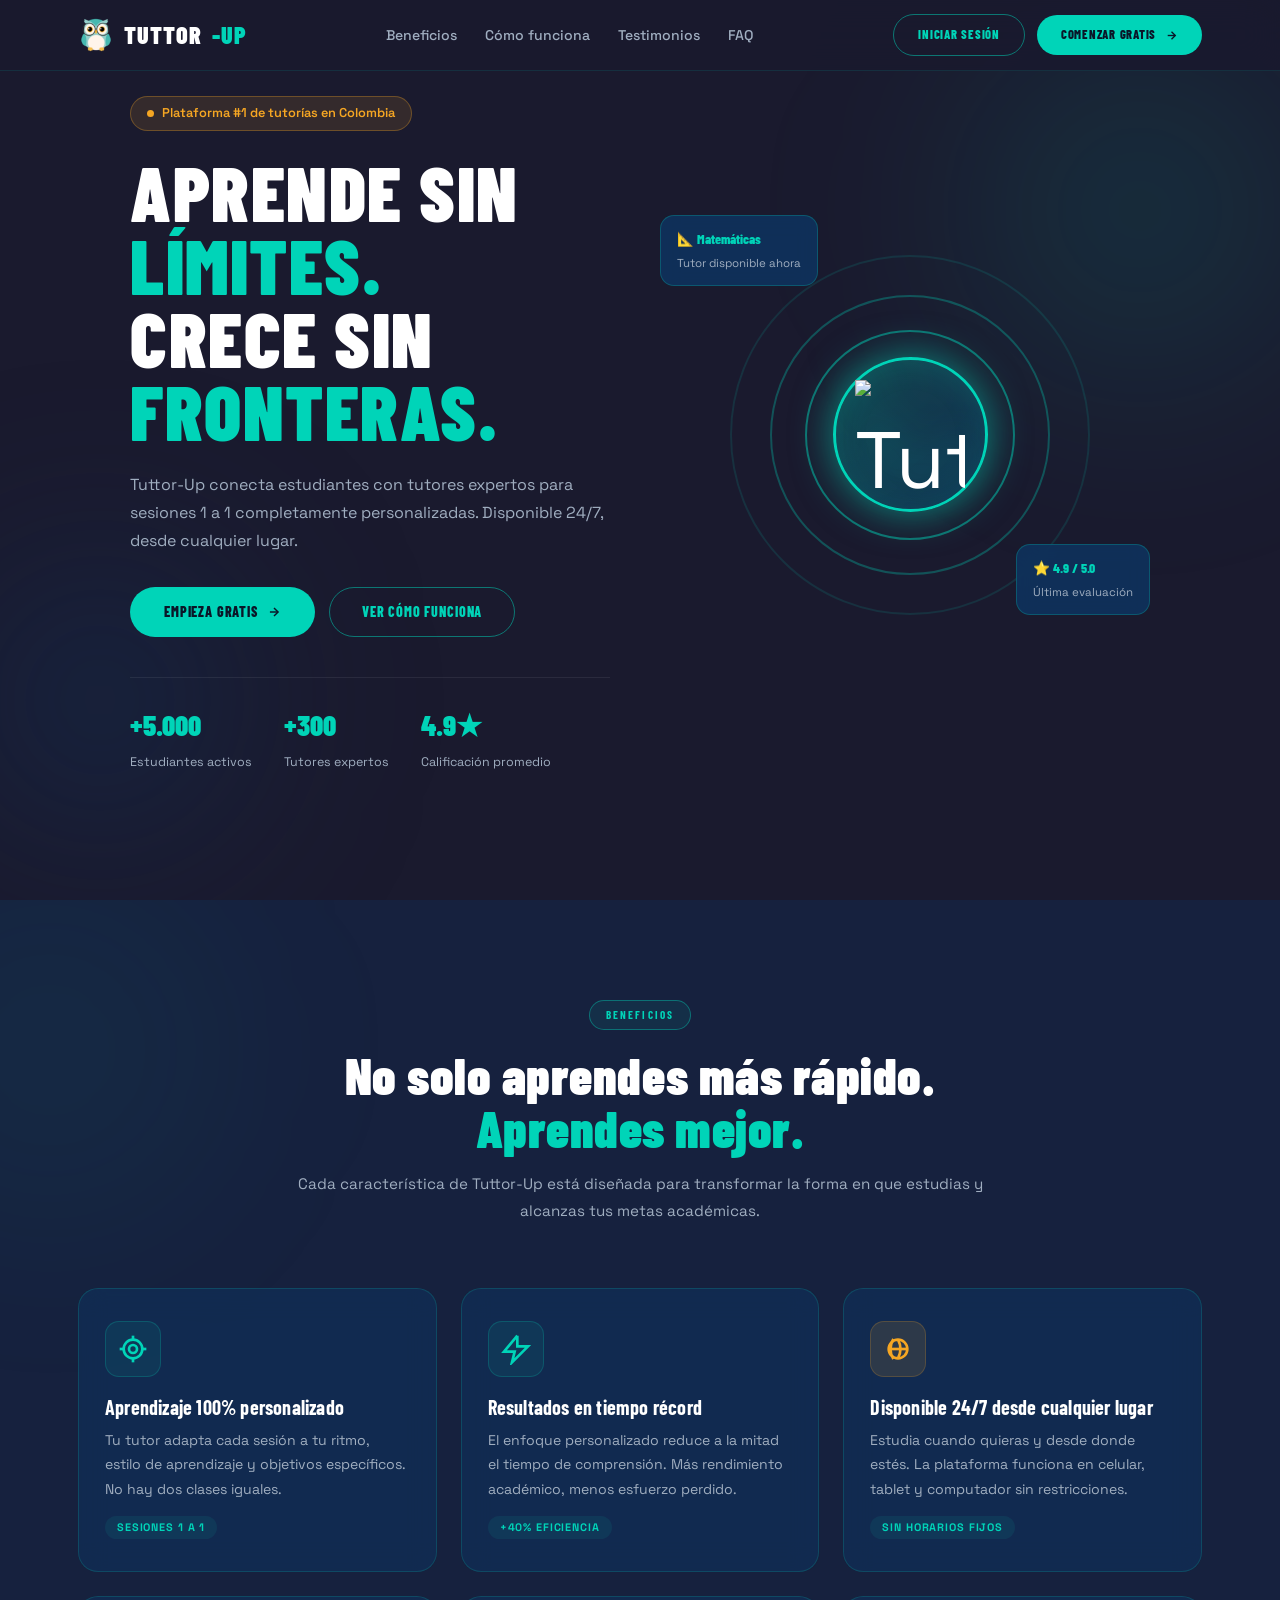
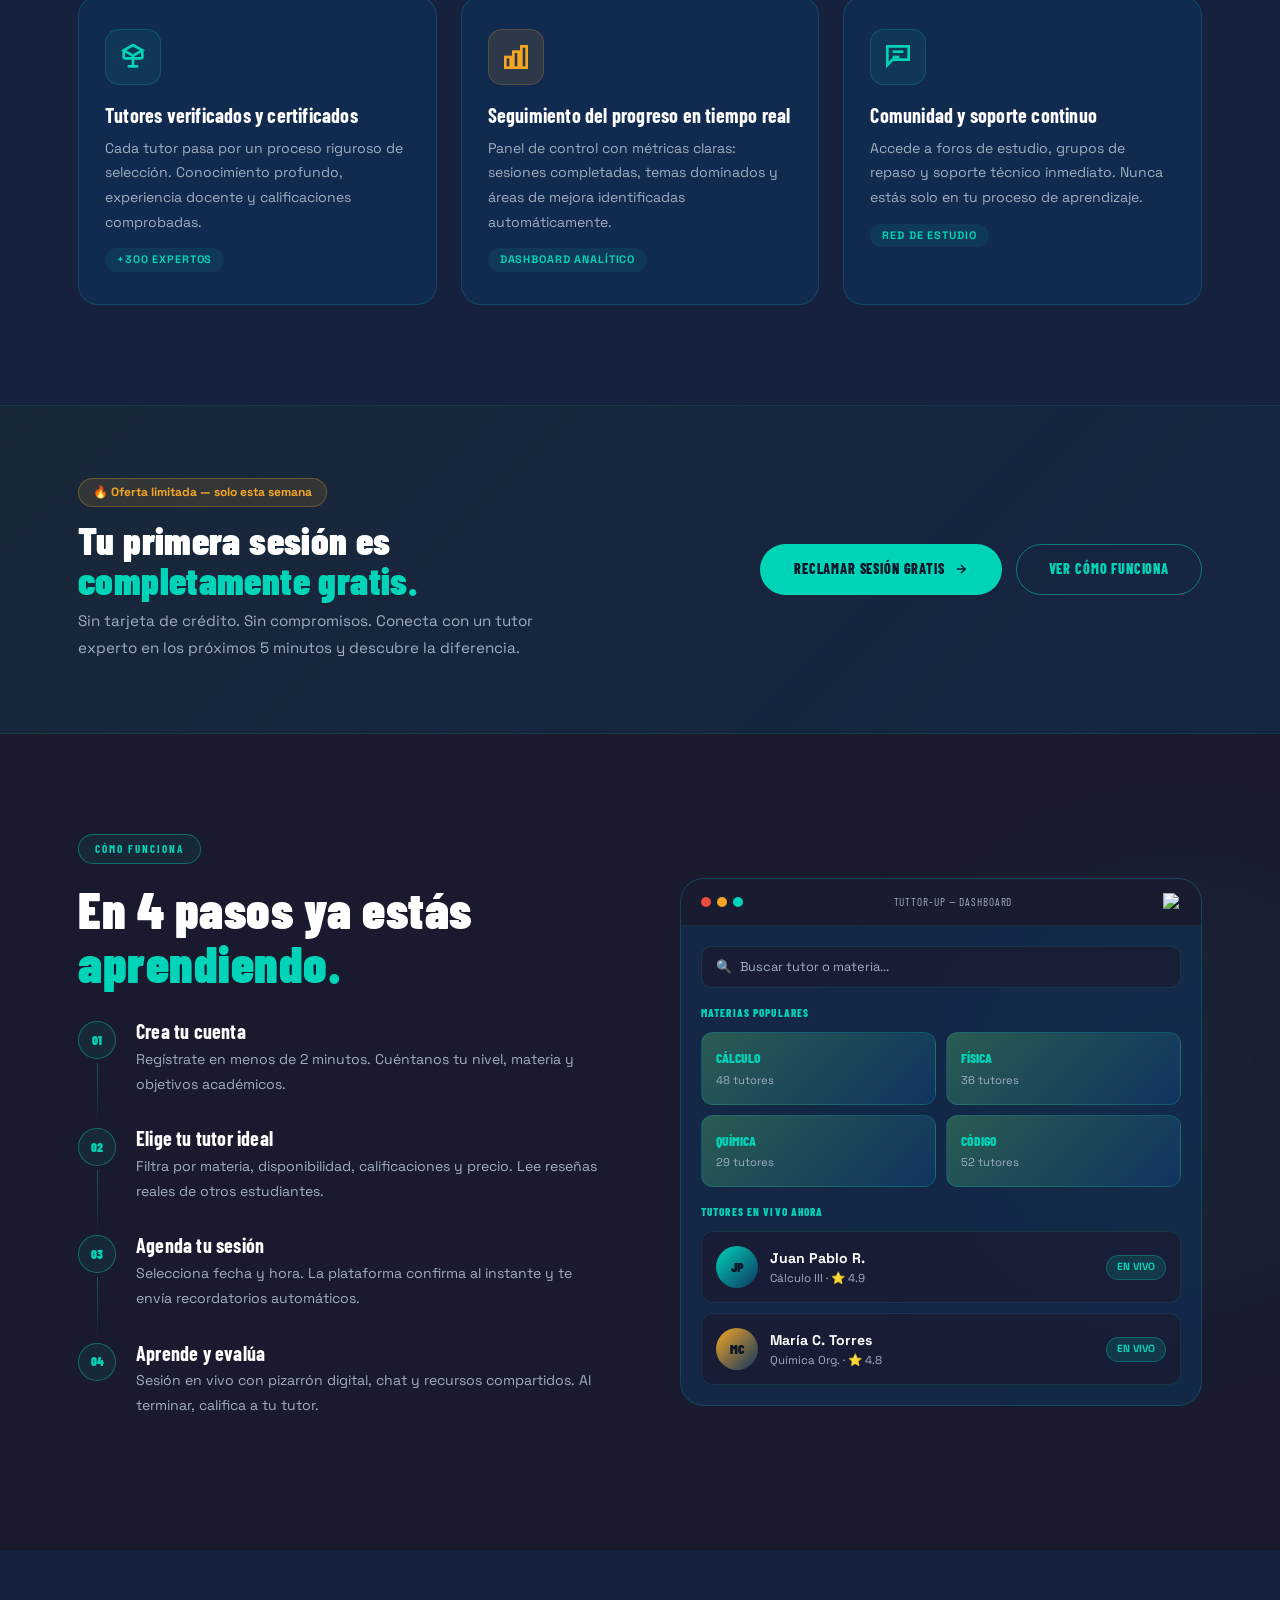
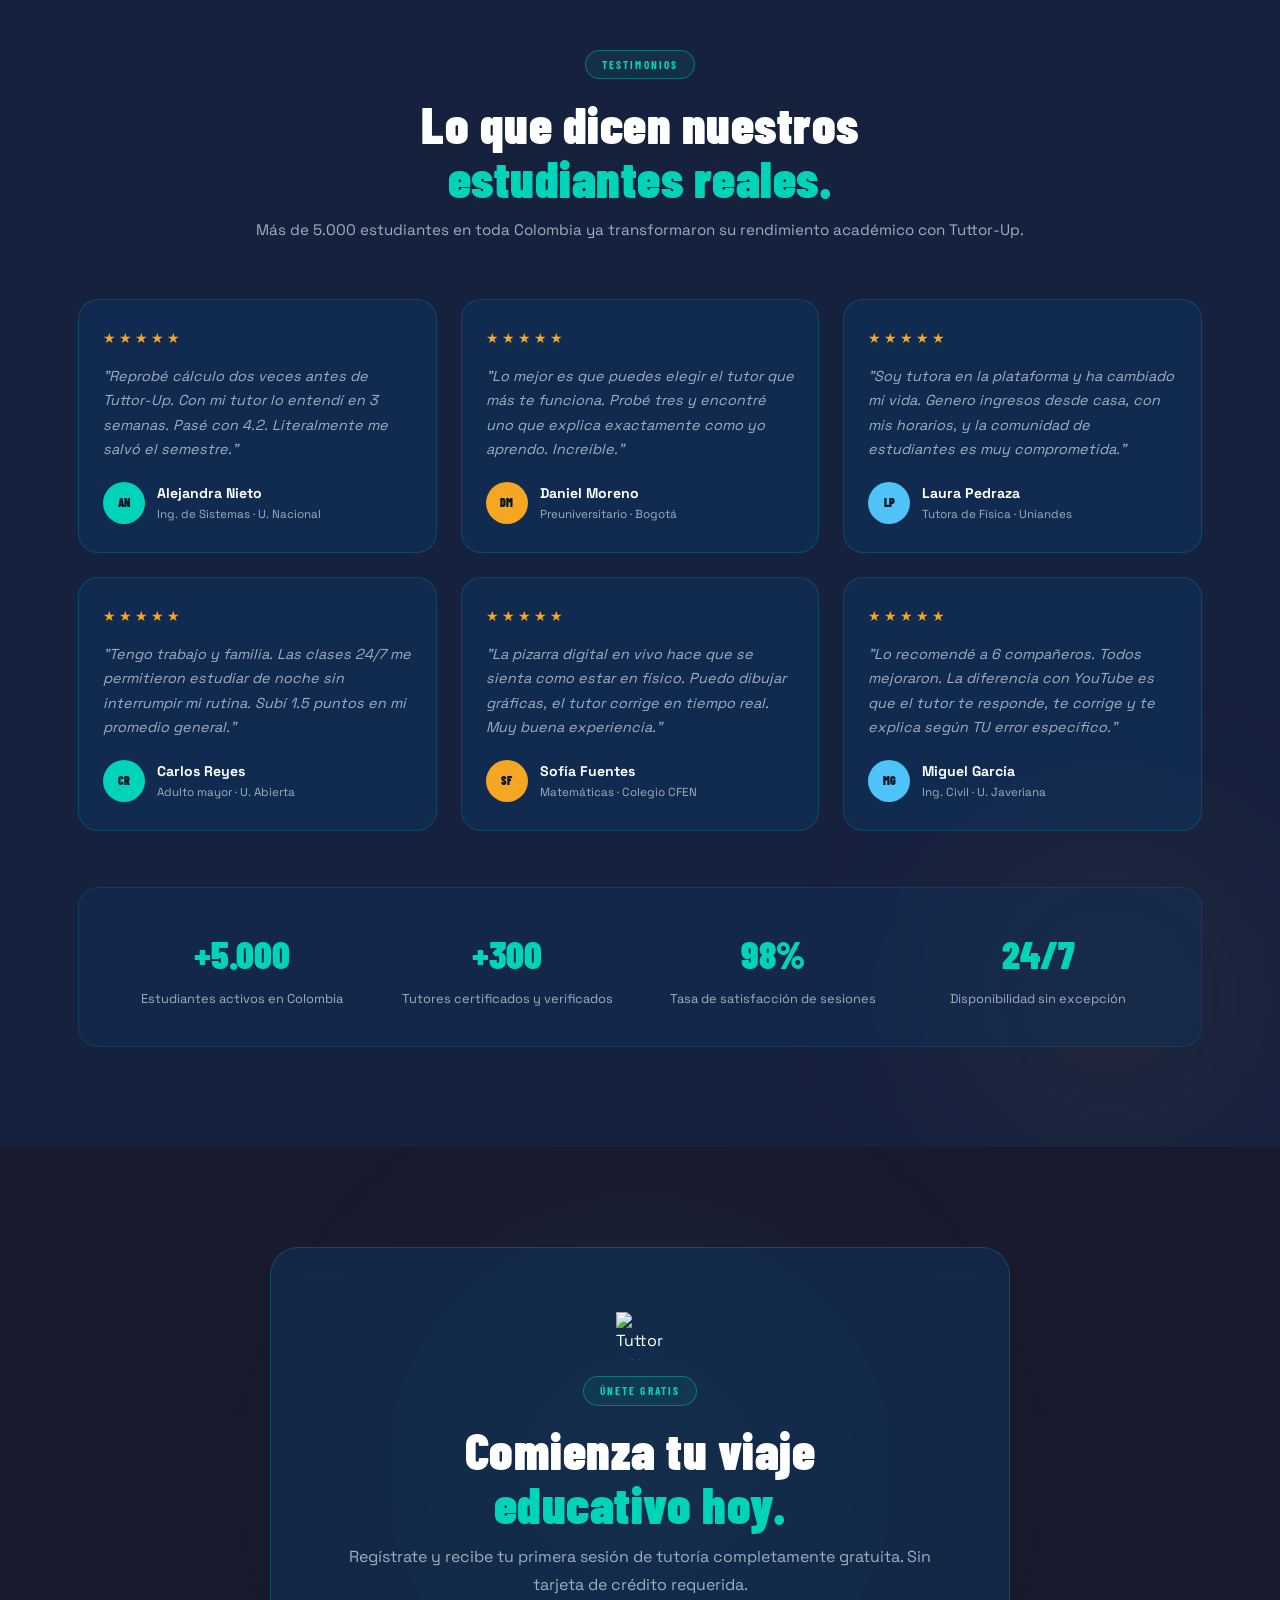
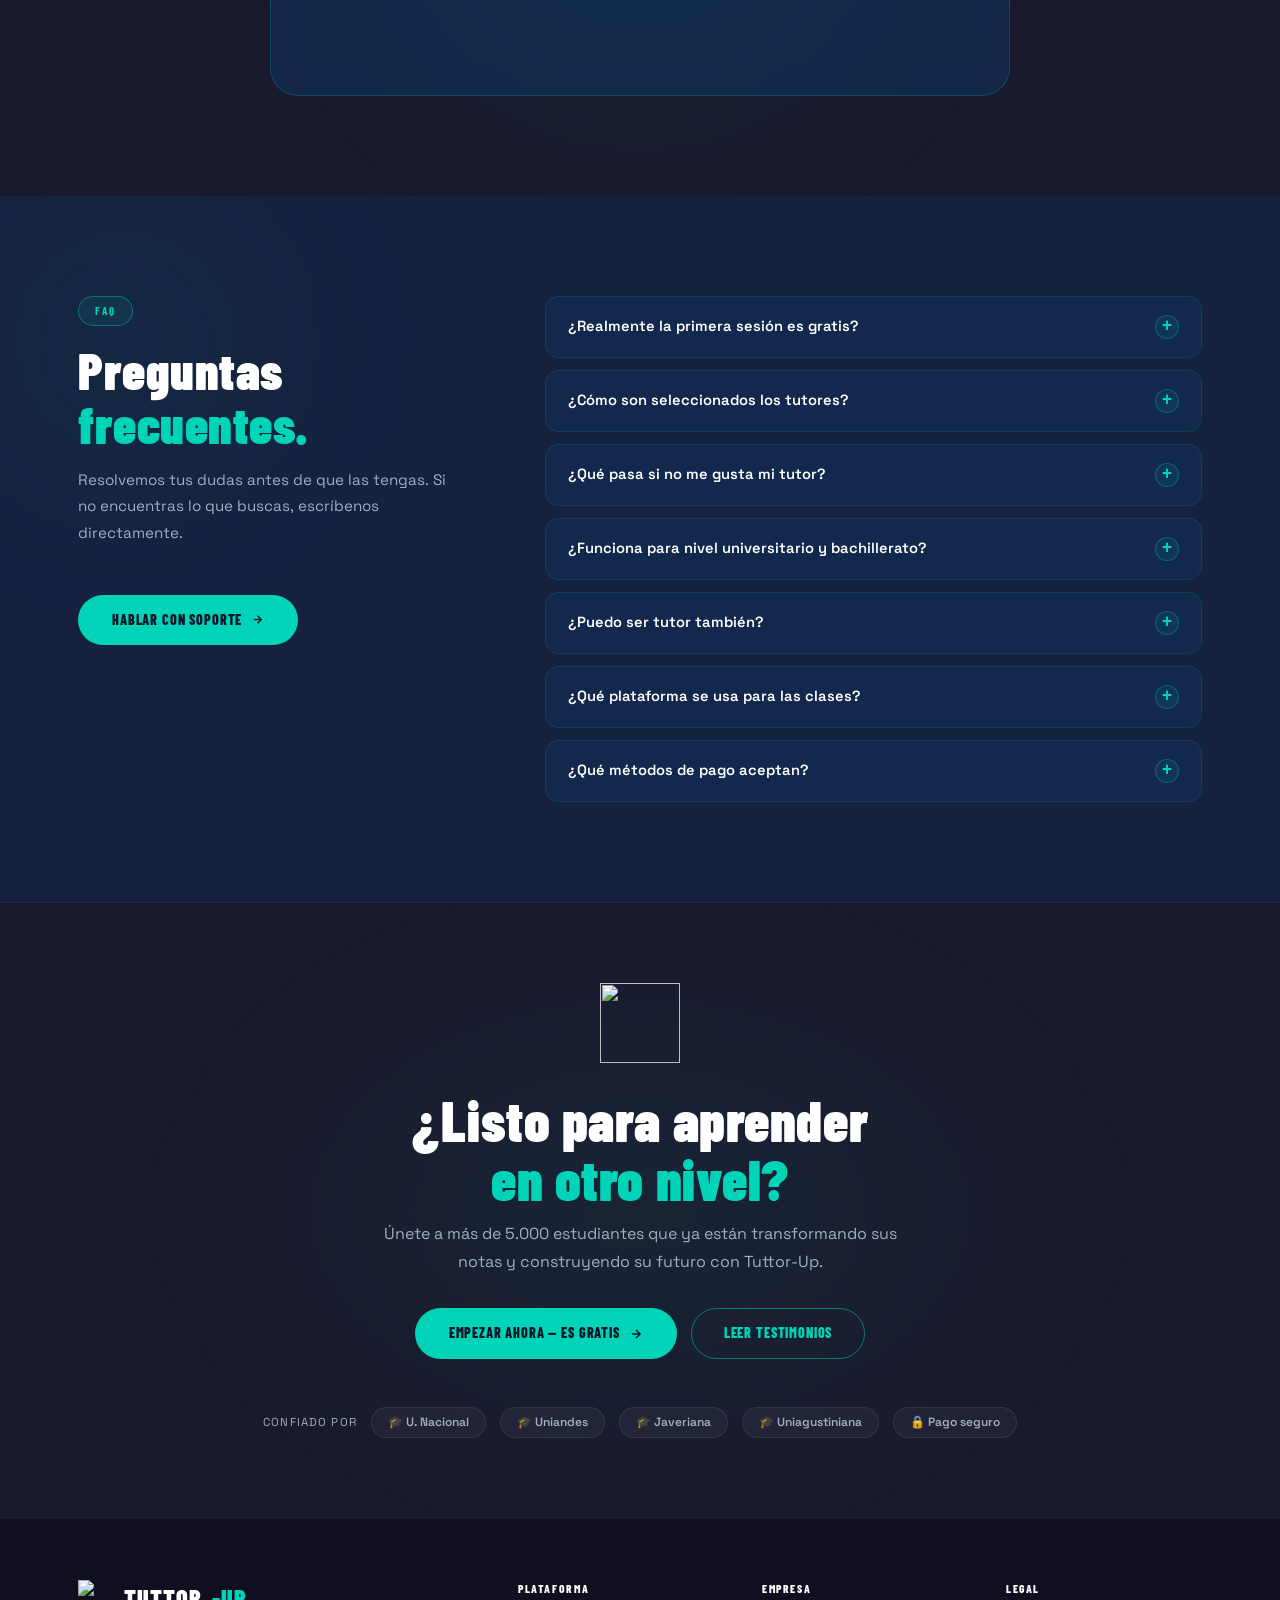
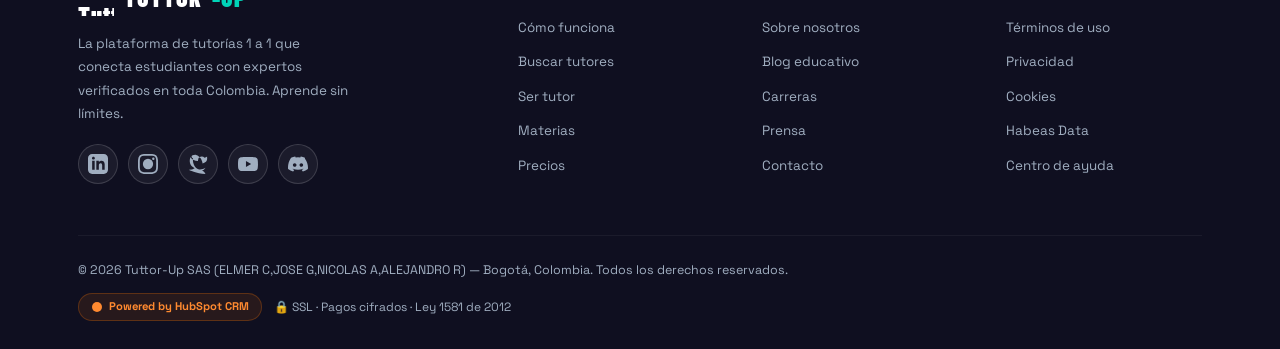
==== index.html @ 31172422 "cambios9" ====
<!DOCTYPE html>
<html lang="es">
<head>
  <!-- META BÁSICOS -->
  <meta charset="UTF-8">
  <meta name="viewport" content="width=device-width, initial-scale=1.0">
  <title>Tuttor-Up | La plataforma educativa que te eleva</title>
  <meta name="description" content="Tuttor-Up conecta estudiantes con tutores expertos para sesiones personalizadas 1 a 1. Aprende 24/7 desde cualquier lugar.">
  <meta name="robots" content="index, follow">
  <meta name="theme-color" content="#0f3460">

  <!-- PRECONNECT (performance) -->
  <link rel="preconnect" href="https://fonts.gstatic.com" crossorigin>

  <!-- FUENTES OPTIMIZADAS -->
  <link rel="preload" as="style" href="https://fonts.googleapis.com/css2?family=Barlow+Condensed:wght@400;600;700;800;900&family=Space+Grotesk:wght@300;400;500;600;700&display=swap">
<link href="https://fonts.googleapis.com/css2?family=Barlow+Condensed:wght@400;600;700;800;900&family=Space+Grotesk:wght@300;400;500;600;700&display=swap" rel="stylesheet" media="print" onload="this.media='all'">

  <!-- CSS -->
  <link rel="stylesheet" href="styles/styles.css">

  <!-- PRELOAD LOGO (mejora LCP) -->
  <link rel="preload" as="image" href="assets/images/Buho.webp">

  <!-- OPEN GRAPH (SEO SOCIAL) -->
  <meta property="og:title" content="Tuttor-Up | Aprende sin límites">
  <meta property="og:description" content="Tutorías 1 a 1 con expertos. Disponible 24/7.">
  <meta property="og:image" content="assets/images/Buho.png">
  <meta property="og:type" content="website">

  <!-- TWITTER -->
  <meta name="twitter:card" content="summary_large_image">

  <!-- GOOGLE TAG MANAGER -->
  <script>
    (function(w,d,s,l,i){w[l]=w[l]||[];w[l].push({'gtm.start':
    new Date().getTime(),event:'gtm.js'});var f=d.getElementsByTagName(s)[0],
    j=d.createElement(s),dl=l!='dataLayer'?'&l='+l:'';j.defer=true;j.src=
    'https://www.googletagmanager.com/gtm.js?id='+i+dl;f.parentNode.insertBefore(j,f);
    })(window,document,'script','dataLayer','GTM-PMNPBKTX');
  </script>



  <!-- STRUCTURED DATA (SEO PRO) -->
  <script type="application/ld+json">
  {
    "@context": "https://schema.org",
    "@type": "EducationalOrganization",
    "name": "Tuttor-Up",
    "url": "https://tuttor-up.com",
    "logo": "assets/images/Buho.png",
    "description": "Plataforma educativa con tutorías personalizadas 1 a 1",
    "sameAs": []
  }
  </script>
</head>
<body>
  <!-- Google Tag Manager (noscript) -->
<noscript><iframe src="https://www.googletagmanager.com/ns.html?id=GTM-PMNPBKTX"
height="0" width="0" style="display:none;visibility:hidden"></iframe></noscript>
<!-- End Google Tag Manager (noscript) -->

<!-- ════════════════════════════════════════
     1. HEADER
════════════════════════════════════════ -->
<header>
  <nav>
    <a href="#" class="nav-logo">
      <img src="assets/images/Buho.webp" alt="Tuttor-Up" class="nav-logo-img" width="110" height="110" loading="eager" fetchpriority="high">
      TUTTOR<span>-UP</span>
    </a>

    <button class="nav-toggle" type="button" aria-label="Abrir menú" aria-expanded="false">
      <span></span>
    </button>

    <ul class="nav-links">
      <li><a href="#beneficios">Beneficios</a></li>
      <li><a href="#producto">Cómo funciona</a></li>
      <li><a href="#testimonios">Testimonios</a></li>
      <li><a href="#faq">FAQ</a></li>
    </ul>
    <div class="nav-actions">
      <a href="#cta2" class="btn-outline">Iniciar sesión</a>
      <a href="#cta2" class="btn-teal">
        Comenzar gratis
        <svg width="13" height="13" viewBox="0 0 24 24" fill="none" stroke="currentColor" stroke-width="2.5"><line x1="5" y1="12" x2="19" y2="12"/><polyline points="12 5 19 12 12 19"/></svg>
      </a>
    </div>
  </nav>
</header>


<!-- ════════════════════════════════════════
     2. HERO SECTION
════════════════════════════════════════ -->
<section id="hero">
  <div class="glow-blob"></div>
  <div class="glow-blob" style="width:400px;height:400px;background:radial-gradient(circle,rgba(15,52,96,0.5) 0%,transparent 70%);bottom:0;left:-100px;"></div>
  <div class="hero-bg-logo"></div>

  <div class="wrapper hero-grid">
    <!-- Left -->
    <div>
      <div class="hero-eyebrow">
        <span class="dot"></span>
        Plataforma #1 de tutorías en Colombia
      </div>
      <h1 class="hero-title">
        APRENDE SIN
        <span class="teal-line">LÍMITES.</span>
        CRECE SIN
        <span class="teal-line">FRONTERAS.</span>
      </h1>
      <p class="hero-desc">
        Tuttor-Up conecta estudiantes con tutores expertos para sesiones 1 a 1 completamente personalizadas. Disponible 24/7, desde cualquier lugar.
      </p>
      <div class="hero-btns">
        <a href="#cta2" class="btn-teal">
          Empieza gratis
          <svg width="14" height="14" viewBox="0 0 24 24" fill="none" stroke="currentColor" stroke-width="2.5"><line x1="5" y1="12" x2="19" y2="12"/><polyline points="12 5 19 12 12 19"/></svg>
        </a>
        <a href="#producto" class="btn-outline">Ver cómo funciona</a>
      </div>
      <div class="hero-stats">
        <div class="stat"><span class="num">+5.000</span><span class="lbl">Estudiantes activos</span></div>
        <div class="stat"><span class="num">+300</span><span class="lbl">Tutores expertos</span></div>
        <div class="stat"><span class="num">4.9★</span><span class="lbl">Calificación promedio</span></div>
      </div>
    </div>

    <!-- Right — owl + floating cards -->
    <div class="hero-visual">
      <div class="owl-glow-ring"></div>
      <div class="owl-glow-ring"></div>
      <div class="owl-glow-ring"></div>
      <div class="owl-center">
        <div class="owl-body">
          <img src="assets/images/Buho.png" alt="Tuttor-Up"
               style="width:110px;height:110px;object-fit:contain;
                      filter:drop-shadow(0 0 20px rgba(0,212,184,0.4));">
        </div>
      </div>
      <div class="fc">
        <h4>📐 Matemáticas</h4>
        <p>Tutor disponible ahora</p>
      </div>
      <div class="fc">
        <h4>🧪 Química</h4>
        <p>Sesión en 5 min</p>
      </div>
      <div class="fc">
        <h4>💻 Programación</h4>
        <p>12 tutores activos</p>
      </div>
      <div class="fc">
        <h4>⭐ 4.9 / 5.0</h4>
        <p>Última evaluación</p>
      </div>
    </div>
  </div>
</section>


<!-- ════════════════════════════════════════
     3. BENEFICIOS — Features vs. Benefits
════════════════════════════════════════ -->
<section id="beneficios">
  <div class="glow-blob"></div>
  <div class="wrapper">
    <div class="ben-header">
      <span class="section-chip">Beneficios</span>
      <h2>No solo aprendes más rápido.<br><span class="teal">Aprendes mejor.</span></h2>
      <p>Cada característica de Tuttor-Up está diseñada para transformar la forma en que estudias y alcanzas tus metas académicas.</p>
    </div>

    <div class="ben-grid">

      <div class="ben-card glass-card">
        <div class="ben-icon teal">
          <svg viewBox="0 0 24 24" aria-hidden="true"><circle cx="12" cy="12" r="7"/><circle cx="12" cy="12" r="3"/><line x1="12" y1="2" x2="12" y2="6"/><line x1="12" y1="18" x2="12" y2="22"/><line x1="2" y1="12" x2="6" y2="12"/><line x1="18" y1="12" x2="22" y2="12"/></svg>
        </div>
        <h3>Aprendizaje 100% personalizado</h3>
        <p>Tu tutor adapta cada sesión a tu ritmo, estilo de aprendizaje y objetivos específicos. No hay dos clases iguales.</p>
        <span class="feature-pill">Sesiones 1 a 1</span>
      </div>

      <div class="ben-card glass-card">
        <div class="ben-icon teal">
          <svg viewBox="0 0 24 24" aria-hidden="true"><polyline points="13 2 3 14 11 14 9 22 21 10 13 10 13 2"/></svg>
        </div>
        <h3>Resultados en tiempo récord</h3>
        <p>El enfoque personalizado reduce a la mitad el tiempo de comprensión. Más rendimiento académico, menos esfuerzo perdido.</p>
        <span class="feature-pill">+40% eficiencia</span>
      </div>

      <div class="ben-card glass-card">
        <div class="ben-icon orange">
          <svg viewBox="0 0 24 24" aria-hidden="true"><circle cx="12" cy="12" r="7"/><path d="M5 12h14"/><path d="M12 5a15 15 0 0 1 0 14"/><path d="M8.5 4.5a15 15 0 0 0 0 15"/></svg>
        </div>
        <h3>Disponible 24/7 desde cualquier lugar</h3>
        <p>Estudia cuando quieras y desde donde estés. La plataforma funciona en celular, tablet y computador sin restricciones.</p>
        <span class="feature-pill">Sin horarios fijos</span>
      </div>

      <div class="ben-card glass-card">
        <div class="ben-icon teal">
          <svg viewBox="0 0 24 24" aria-hidden="true"><polygon points="5 7 12 3 19 7 12 11 5 7"/><path d="M5 7v5c0 .55.45 1 1 1h12c.55 0 1-.45 1-1V7"/><path d="M12 11v8"/><path d="M8 19h8"/></svg>
        </div>
        <h3>Tutores verificados y certificados</h3>
        <p>Cada tutor pasa por un proceso riguroso de selección. Conocimiento profundo, experiencia docente y calificaciones comprobadas.</p>
        <span class="feature-pill">+300 expertos</span>
      </div>

      <div class="ben-card glass-card">
        <div class="ben-icon orange">
          <svg viewBox="0 0 24 24" aria-hidden="true"><rect x="4" y="12" width="4" height="8"/><rect x="10" y="8" width="4" height="12"/><rect x="16" y="4" width="4" height="16"/></svg>
        </div>
        <h3>Seguimiento del progreso en tiempo real</h3>
        <p>Panel de control con métricas claras: sesiones completadas, temas dominados y áreas de mejora identificadas automáticamente.</p>
        <span class="feature-pill">Dashboard analítico</span>
      </div>

      <div class="ben-card glass-card">
        <div class="ben-icon teal">
          <svg viewBox="0 0 24 24" aria-hidden="true"><path d="M4 4h16v10H8l-4 4V4z"/><path d="M8 8h8"/><path d="M8 12h5"/></svg>
        </div>
        <h3>Comunidad y soporte continuo</h3>
        <p>Accede a foros de estudio, grupos de repaso y soporte técnico inmediato. Nunca estás solo en tu proceso de aprendizaje.</p>
        <span class="feature-pill">Red de estudio</span>
      </div>

    </div>
  </div>
</section>


<!-- ════════════════════════════════════════
     4. CTA INTERMEDIO 1 — TRIGGER
════════════════════════════════════════ -->
<section id="cta1">
  <div class="wrapper">
    <div class="cta1-inner">
      <div class="cta1-text">
        <div class="urgency-chip">
          🔥 Oferta limitada — solo esta semana
        </div>
        <h2>Tu primera sesión es<br><span class="teal">completamente gratis.</span></h2>
        <p>Sin tarjeta de crédito. Sin compromisos. Conecta con un tutor experto en los próximos 5 minutos y descubre la diferencia.</p>
      </div>
      <div class="cta1-actions">
        <a href="#cta2" class="btn-teal">
          Reclamar sesión gratis
          <svg width="14" height="14" viewBox="0 0 24 24" fill="none" stroke="currentColor" stroke-width="2.5"><line x1="5" y1="12" x2="19" y2="12"/><polyline points="12 5 19 12 12 19"/></svg>
        </a>
        <a href="#producto" class="btn-outline">Ver cómo funciona</a>
      </div>
    </div>
  </div>
</section>


<!-- ════════════════════════════════════════
     5. EXPLICACIÓN DEL PRODUCTO
════════════════════════════════════════ -->
<section id="producto">
  <div class="glow-blob"></div>
  <div class="wrapper prod-grid">

    <!-- Steps -->
    <div>
      <span class="section-chip">Cómo funciona</span>
      <h2>En 4 pasos ya estás<br><span class="teal">aprendiendo.</span></h2>
      <div class="prod-steps">
        <div class="step">
          <div class="step-num">01</div>
          <div>
            <h3>Crea tu cuenta</h3>
            <p>Regístrate en menos de 2 minutos. Cuéntanos tu nivel, materia y objetivos académicos.</p>
          </div>
        </div>
        <div class="step">
          <div class="step-num">02</div>
          <div>
            <h3>Elige tu tutor ideal</h3>
            <p>Filtra por materia, disponibilidad, calificaciones y precio. Lee reseñas reales de otros estudiantes.</p>
          </div>
        </div>
        <div class="step">
          <div class="step-num">03</div>
          <div>
            <h3>Agenda tu sesión</h3>
            <p>Selecciona fecha y hora. La plataforma confirma al instante y te envía recordatorios automáticos.</p>
          </div>
        </div>
        <div class="step">
          <div class="step-num">04</div>
          <div>
            <h3>Aprende y evalúa</h3>
            <p>Sesión en vivo con pizarrón digital, chat y recursos compartidos. Al terminar, califica a tu tutor.</p>
          </div>
        </div>
      </div>
    </div>

    <!-- App mockup -->
    <div class="app-mockup">
      <div class="mock-topbar">
        <div class="mock-dots">
          <span style="background:#e74c3c;"></span>
          <span style="background:#f5a623;"></span>
          <span style="background:#00d4b8;"></span>
        </div>
        <span style="font-family:var(--font-disp);font-size:0.7rem;color:var(--gray);letter-spacing:0.08em;">TUTTOR-UP — DASHBOARD</span>
        <img src="assets/images/Buho.png" alt="Tuttor-Up" style="width:18px;height:18px;object-fit:contain;vertical-align:middle;">
      </div>
      <div class="mock-body">
        <div class="mock-search">
          <span>🔍</span> Buscar tutor o materia...
        </div>
        <div style="font-family:var(--font-disp);font-size:0.7rem;font-weight:800;color:var(--teal);letter-spacing:0.1em;text-transform:uppercase;margin-bottom:10px;">Materias populares</div>
        <div class="mock-subjects">
          <div class="mock-subject">
            <div class="subj-name">CÁLCULO</div>
            <div class="subj-count">48 tutores</div>
          </div>
          <div class="mock-subject">
            <div class="subj-name">FÍSICA</div>
            <div class="subj-count">36 tutores</div>
          </div>
          <div class="mock-subject">
            <div class="subj-name">QUÍMICA</div>
            <div class="subj-count">29 tutores</div>
          </div>
          <div class="mock-subject">
            <div class="subj-name">CÓDIGO</div>
            <div class="subj-count">52 tutores</div>
          </div>
        </div>
        <div style="font-family:var(--font-disp);font-size:0.7rem;font-weight:800;color:var(--teal);letter-spacing:0.1em;text-transform:uppercase;margin:14px 0 10px;">Tutores en vivo ahora</div>
        <div class="mock-tutor" style="margin-bottom:10px;">
          <div class="mock-avatar">JP</div>
          <div class="mock-tutor-info">
            <div class="t-name">Juan Pablo R.</div>
            <div class="t-sub">Cálculo III · ⭐ 4.9</div>
          </div>
          <span class="live-badge">EN VIVO</span>
        </div>
        <div class="mock-tutor">
          <div class="mock-avatar" style="background:linear-gradient(135deg,var(--orange),#0f3460);">MC</div>
          <div class="mock-tutor-info">
            <div class="t-name">María C. Torres</div>
            <div class="t-sub">Química Org. · ⭐ 4.8</div>
          </div>
          <span class="live-badge">EN VIVO</span>
        </div>
      </div>
    </div>

  </div>
</section>


<!-- ════════════════════════════════════════
     6. SOCIAL PROOF / TESTIMONIOS
════════════════════════════════════════ -->
<section id="testimonios">
  <div class="glow-blob"></div>
  <div class="wrapper">
    <div class="test-header">
      <span class="section-chip">Testimonios</span>
      <h2>Lo que dicen nuestros<br><span class="teal">estudiantes reales.</span></h2>
      <p>Más de 5.000 estudiantes en toda Colombia ya transformaron su rendimiento académico con Tuttor-Up.</p>
    </div>

    <div class="test-grid">

      <div class="test-card glass-card">
        <div class="stars">★★★★★</div>
        <p class="test-quote">"Reprobé cálculo dos veces antes de Tuttor-Up. Con mi tutor lo entendí en 3 semanas. Pasé con 4.2. Literalmente me salvó el semestre."</p>
        <div class="test-author">
          <div class="ava teal">AN</div>
          <div>
            <div class="a-name">Alejandra Nieto</div>
            <div class="a-role">Ing. de Sistemas · U. Nacional</div>
          </div>
        </div>
      </div>

      <div class="test-card glass-card">
        <div class="stars">★★★★★</div>
        <p class="test-quote">"Lo mejor es que puedes elegir el tutor que más te funciona. Probé tres y encontré uno que explica exactamente como yo aprendo. Increíble."</p>
        <div class="test-author">
          <div class="ava orange">DM</div>
          <div>
            <div class="a-name">Daniel Moreno</div>
            <div class="a-role">Preuniversitario · Bogotá</div>
          </div>
        </div>
      </div>

      <div class="test-card glass-card">
        <div class="stars">★★★★★</div>
        <p class="test-quote">"Soy tutora en la plataforma y ha cambiado mi vida. Genero ingresos desde casa, con mis horarios, y la comunidad de estudiantes es muy comprometida."</p>
        <div class="test-author">
          <div class="ava blue">LP</div>
          <div>
            <div class="a-name">Laura Pedraza</div>
            <div class="a-role">Tutora de Física · Uniandes</div>
          </div>
        </div>
      </div>

      <div class="test-card glass-card">
        <div class="stars">★★★★★</div>
        <p class="test-quote">"Tengo trabajo y familia. Las clases 24/7 me permitieron estudiar de noche sin interrumpir mi rutina. Subí 1.5 puntos en mi promedio general."</p>
        <div class="test-author">
          <div class="ava teal">CR</div>
          <div>
            <div class="a-name">Carlos Reyes</div>
            <div class="a-role">Adulto mayor · U. Abierta</div>
          </div>
        </div>
      </div>

      <div class="test-card glass-card">
        <div class="stars">★★★★★</div>
        <p class="test-quote">"La pizarra digital en vivo hace que se sienta como estar en físico. Puedo dibujar gráficas, el tutor corrige en tiempo real. Muy buena experiencia."</p>
        <div class="test-author">
          <div class="ava orange">SF</div>
          <div>
            <div class="a-name">Sofía Fuentes</div>
            <div class="a-role">Matemáticas · Colegio CFEN</div>
          </div>
        </div>
      </div>

      <div class="test-card glass-card">
        <div class="stars">★★★★★</div>
        <p class="test-quote">"Lo recomendé a 6 compañeros. Todos mejoraron. La diferencia con YouTube es que el tutor te responde, te corrige y te explica según TU error específico."</p>
        <div class="test-author">
          <div class="ava blue">MG</div>
          <div>
            <div class="a-name">Miguel García</div>
            <div class="a-role">Ing. Civil · U. Javeriana</div>
          </div>
        </div>
      </div>

    </div>

    <!-- Metrics -->
    <div class="metrics-bar">
      <div class="met-item">
        <span class="met-num">+5.000</span>
        <div class="met-desc">Estudiantes activos en Colombia</div>
      </div>
      <div class="met-item">
        <span class="met-num">+300</span>
        <div class="met-desc">Tutores certificados y verificados</div>
      </div>
      <div class="met-item">
        <span class="met-num">98%</span>
        <div class="met-desc">Tasa de satisfacción de sesiones</div>
      </div>
      <div class="met-item">
        <span class="met-num">24/7</span>
        <div class="met-desc">Disponibilidad sin excepción</div>
      </div>
    </div>

  </div>
</section>


<!-- ════════════════════════════════════════
     7. CTA INTERMEDIO 2 — FORMULARIO HUBSPOT
════════════════════════════════════════ -->
<section id="cta2">
  <div class="glow-blob"></div>
  <div class="wrapper">
    <div class="cta2-box">
      <span class="cta2-owl"><img src="assets/images/Buho.png" alt="Tuttor-Up" class="cta2-logo"></span>
      <span class="section-chip">Únete gratis</span>
      <h2>Comienza tu viaje<br><span class="teal">educativo hoy.</span></h2>
      <p>Regístrate y recibe tu primera sesión de tutoría completamente gratuita. Sin tarjeta de crédito requerida.</p>

      <!-- HubSpot form container -->
      <div class="hs-form-frame" data-region="na1" data-form-id="98cd997f-f41b-462b-960c-1bbdf62d3bf1" data-portal-id="51296735"></div>
      <!-- Fin del contenedor de formulario -->

    </div>
  </div>
</section>
<script>
  const navToggle = document.querySelector('.nav-toggle');
  const headerEl = document.querySelector('header');
  if (navToggle && headerEl) {
    navToggle.addEventListener('click', () => {
      const expanded = navToggle.getAttribute('aria-expanded') === 'true';
      navToggle.setAttribute('aria-expanded', String(!expanded));
      headerEl.classList.toggle('nav-open');
    });
  }
</script>
<!-- ════════════════════════════════════════
     8. FAQ — MANEJO DE OBJECIONES
════════════════════════════════════════ -->
<section id="faq">
  <div class="glow-blob"></div>
  <div class="wrapper faq-layout">

    <div class="faq-side">
      <span class="section-chip">FAQ</span>
      <h2>Preguntas<br><span class="teal">frecuentes.</span></h2>
      <p>Resolvemos tus dudas antes de que las tengas. Si no encuentras lo que buscas, escríbenos directamente.</p>
      <a href="#cta2" class="btn-teal" style="margin-top:1.5rem;">
        Hablar con soporte
        <svg width="13" height="13" viewBox="0 0 24 24" fill="none" stroke="currentColor" stroke-width="2.5"><line x1="5" y1="12" x2="19" y2="12"/><polyline points="12 5 19 12 12 19"/></svg>
      </a>
    </div>

    <div class="faq-list">

      <div class="faq-item">
        <div class="faq-q" onclick="toggleFaq(this)">
          ¿Realmente la primera sesión es gratis?
          <span class="faq-toggle">+</span>
        </div>
        <div class="faq-a">Sí, completamente gratis. Ningún dato de pago es requerido para comenzar. Una vez registrado puedes agendar tu primera sesión de hasta 60 minutos sin costo. Solo después decides si quieres continuar con un plan de pago.</div>
      </div>

      <div class="faq-item">
        <div class="faq-q" onclick="toggleFaq(this)">
          ¿Cómo son seleccionados los tutores?
          <span class="faq-toggle">+</span>
        </div>
        <div class="faq-a">Todos los tutores pasan por un proceso de 3 etapas: verificación de identidad y certificaciones académicas, prueba de conocimiento en su área y entrevista de evaluación pedagógica. Solo el 30% de los postulantes son aceptados.</div>
      </div>

      <div class="faq-item">
        <div class="faq-q" onclick="toggleFaq(this)">
          ¿Qué pasa si no me gusta mi tutor?
          <span class="faq-toggle">+</span>
        </div>
        <div class="faq-a">Sin problema. Puedes cambiar de tutor en cualquier momento sin costo adicional. Si la sesión fue insatisfactoria dentro de las primeras 24 horas, la reembolsamos completamente o la reemplazamos con otro tutor.</div>
      </div>

      <div class="faq-item">
        <div class="faq-q" onclick="toggleFaq(this)">
          ¿Funciona para nivel universitario y bachillerato?
          <span class="faq-toggle">+</span>
        </div>
        <div class="faq-a">Sí. Tuttor-Up tiene tutores especializados para todos los niveles: desde bachillerato y ICFES hasta pregrado, posgrado y certificaciones profesionales. Filtra por nivel al buscar tu tutor.</div>
      </div>

      <div class="faq-item">
        <div class="faq-q" onclick="toggleFaq(this)">
          ¿Puedo ser tutor también?
          <span class="faq-toggle">+</span>
        </div>
        <div class="faq-a">Claro. Si eres estudiante universitario o profesional con dominio en tu área, puedes aplicar como tutor. Tú defines tus horarios, tu tarifa y las materias que enseñas. Muchos tutores generan ingresos extra de forma flexible.</div>
      </div>

      <div class="faq-item">
        <div class="faq-q" onclick="toggleFaq(this)">
          ¿Qué plataforma se usa para las clases?
          <span class="faq-toggle">+</span>
        </div>
        <div class="faq-a">Las sesiones se realizan dentro de la propia plataforma de Tuttor-Up: videollamada, pizarrón digital colaborativo, chat en tiempo real y repositorio de materiales compartidos. No necesitas instalar nada adicional.</div>
      </div>

      <div class="faq-item">
        <div class="faq-q" onclick="toggleFaq(this)">
          ¿Qué métodos de pago aceptan?
          <span class="faq-toggle">+</span>
        </div>
        <div class="faq-a">Aceptamos tarjetas de crédito y débito (Visa, Mastercard, Amex), PSE, Nequi, Daviplata y transferencia bancaria. Todos los pagos están encriptados y son procesados de forma segura.</div>
      </div>

    </div>
  </div>
</section>


<!-- ════════════════════════════════════════
     9. PRE-FOOTER
════════════════════════════════════════ -->
<section id="prefooter">
  <div class="glow-blob"></div>
  <div class="wrapper pf-inner">
    <span class="big-owl">
      <img src="assets/images/Buho.png" alt=""
           style="width:80px;height:80px;object-fit:contain;">
    </span>
    <h2>¿Listo para aprender<br><span class="teal">en otro nivel?</span></h2>
    <p>Únete a más de 5.000 estudiantes que ya están transformando sus notas y construyendo su futuro con Tuttor-Up.</p>
    <div class="pf-btns">
      <a href="#cta2" class="btn-teal">
        Empezar ahora — Es gratis
        <svg width="14" height="14" viewBox="0 0 24 24" fill="none" stroke="currentColor" stroke-width="2.5"><line x1="5" y1="12" x2="19" y2="12"/><polyline points="12 5 19 12 12 19"/></svg>
      </a>
      <a href="#testimonios" class="btn-outline">Leer testimonios</a>
    </div>
    <div class="trust-row">
      <span class="label">Confiado por</span>
      <span class="trust-badge">🎓 U. Nacional</span>
      <span class="trust-badge">🎓 Uniandes</span>
      <span class="trust-badge">🎓 Javeriana</span>
      <span class="trust-badge">🎓 Uniagustiniana</span>
      <span class="trust-badge">🔒 Pago seguro</span>
    </div>
  </div>
</section>


<!-- ════════════════════════════════════════
     10. FOOTER
════════════════════════════════════════ -->
<footer>
  <div class="wrapper">
    <div class="foot-grid">

      <div class="foot-brand">
        <a href="#" class="nav-logo">
          <img src="assets/images/Buho.png" alt="Tuttor-Up" class="nav-logo-img">
          TUTTOR<span>-UP</span>
        </a>
        <p>La plataforma de tutorías 1 a 1 que conecta estudiantes con expertos verificados en toda Colombia. Aprende sin límites.</p>
        <div class="foot-social">
          <a href="#" class="soc-btn" title="LinkedIn">
            <svg viewBox="0 0 24 24" fill="currentColor"><path d="M19 0h-14c-2.761 0-5 2.239-5 5v14c0 2.761 2.239 5 5 5h14c2.762 0 5-2.239 5-5v-14c0-2.761-2.238-5-5-5zm-11 19h-3v-11h3v11zm-1.5-12.268c-.966 0-1.75-.79-1.75-1.764s.784-1.764 1.75-1.764 1.75.79 1.75 1.764-.783 1.764-1.75 1.764zm13.5 12.268h-3v-5.604c0-3.368-4-3.113-4 0v5.604h-3v-11h3v1.765c1.396-2.586 7-2.777 7 2.476v6.759z"/></svg>
          </a>
          <a href="#" class="soc-btn" title="Instagram">
            <svg viewBox="0 0 24 24" fill="currentColor"><path d="M12 2.163c3.204 0 3.584.012 4.85.07 3.252.148 4.771 1.691 4.919 4.919.058 1.265.069 1.645.069 4.849 0 3.205-.012 3.584-.07 4.849-.149 3.227-1.664 4.771-4.919 4.919-1.266.058-1.644.07-4.85.07-3.204 0-3.584-.012-4.849-.07-3.26-.149-4.771-1.699-4.919-4.92-.058-1.265-.07-1.644-.07-4.849 0-3.204.013-3.583.07-4.849.149-3.227 1.664-4.771 4.919-4.919 1.266-.057 1.645-.069 4.849-.069zm0-2.163c-3.259 0-3.667.014-4.947.072-4.358.2-6.78 2.618-6.98 6.98-.059 1.281-.073 1.689-.073 4.948 0 3.259.014 3.668.072 4.948.2 4.358 2.618 6.78 6.98 6.98 1.281.058 1.689.072 4.948.072 3.259 0 3.668-.014 4.948-.072 4.354-.2 6.782-2.618 6.979-6.98.059-1.28.073-1.689.073-4.948 0-3.259-.014-3.667-.072-4.947-.196-4.354-2.617-6.78-6.979-6.98-1.281-.059-1.69-.073-4.949-.073zM5.838 12a6.162 6.162 0 1 1 12.324 0 6.162 6.162 0 0 1-12.324 0zM12 16a4 4 0 1 1 0-8 4 4 0 0 1 0 8zm4.965-10.322a1.44 1.44 0 1 1 2.881.001 1.44 1.44 0 0 1-2.881-.001z"/></svg>
          </a>
          <a href="#" class="soc-btn" title="Twitter">
            <svg viewBox="0 0 24 24" fill="currentColor"><path d="M23 3a10.9 10.9 0 01-3.14 1.53 4.48 4.48 0 00-7.86 3v1A10.66 10.66 0 013 4s-4 9 5 13a11.64 11.64 0 01-7 2s9 5 20 5a9.5 9.5 0 00-9-5.5c4.75 2.3 7.308.857 9-2-2.275 1.348-4.934 2.276-7.5 2-5.386-1.18-8.248-7.51-7.5-13.5C2.013 3.022 5.612 0.822 9 1c3.314.987 6.695 3.637 7.843 7.646.359 1.274.628 2.282.6 2.645C21.817 10.47 23 7.82 23 5.5c0-.987-.07-1.936-.21-2.834A10.89 10.89 0 0123 3z"/></svg>
          </a>
          <a href="#" class="soc-btn" title="YouTube">
            <svg viewBox="0 0 24 24" fill="currentColor"><path d="M23.498 6.186a3.016 3.016 0 0 0-2.122-2.136C19.505 3.545 12 3.545 12 3.545s-7.505 0-9.377.505A3.017 3.017 0 0 0 .502 6.186C0 8.07 0 12 0 12s0 3.93.502 5.814a3.016 3.016 0 0 0 2.122 2.136c1.871.505 9.376.505 9.376.505s7.505 0 9.377-.505a3.015 3.015 0 0 0 2.122-2.136C24 15.93 24 12 24 12s0-3.93-.502-5.814zM9.545 15.568V8.432L15.818 12l-6.273 3.568z"/></svg>
          </a>
          <a href="#" class="soc-btn" title="Discord">
            <svg viewBox="0 0 24 24" fill="currentColor"><path d="M20.317 4.37a19.791 19.791 0 0 0-4.885-1.515.074.074 0 0 0-.079.037c-.211.375-.445.864-.608 1.25a18.27 18.27 0 0 0-5.487 0c-.163-.386-.397-.875-.61-1.25a.077.077 0 0 0-.079-.037A19.736 19.736 0 0 0 3.677 4.37a.07.07 0 0 0-.032.027C.533 9.046-.32 13.58.099 18.057a.082.082 0 0 0 .031.057 19.9 19.9 0 0 0 5.993 3.03.078.078 0 0 0 .084-.028c.462-.63.873-1.295 1.226-1.994a.076.076 0 0 0-.042-.106 13.107 13.107 0 0 1-1.872-.892.077.077 0 0 1-.008-.128 10.2 10.2 0 0 0 .372-.294.074.074 0 0 1 .077-.01c3.928 1.793 8.18 1.793 12.062 0a.074.074 0 0 1 .078.01c.12.098.246.198.373.294a.077.077 0 0 1-.006.127 12.299 12.299 0 0 1-1.873.892.077.077 0 0 0-.041.107c.359.698.77 1.364 1.225 1.994a.076.076 0 0 0 .084.028 19.839 19.839 0 0 0 6.002-3.03.077.077 0 0 0 .032-.057c.5-4.718-.838-8.812-3.549-12.454a.061.061 0 0 0-.031-.03zM8.02 15.33c-1.183 0-2.157-.965-2.157-2.156 0-1.193.974-2.157 2.157-2.157 1.182 0 2.157.964 2.157 2.157 0 1.19-.974 2.156-2.157 2.156zm7.975 0c-1.183 0-2.157-.965-2.157-2.156 0-1.193.974-2.157 2.157-2.157 1.182 0 2.157.964 2.157 2.157 0 1.19-.975 2.156-2.157 2.156z"/></svg>
          </a>
        </div>
      </div>

      <div class="foot-col">
        <h4>Plataforma</h4>
        <ul>
          <li><a href="#">Cómo funciona</a></li>
          <li><a href="#">Buscar tutores</a></li>
          <li><a href="#">Ser tutor</a></li>
          <li><a href="#">Materias</a></li>
          <li><a href="#">Precios</a></li>
        </ul>
      </div>

      <div class="foot-col">
        <h4>Empresa</h4>
        <ul>
          <li><a href="#">Sobre nosotros</a></li>
          <li><a href="#">Blog educativo</a></li>
          <li><a href="#">Carreras</a></li>
          <li><a href="#">Prensa</a></li>
          <li><a href="#">Contacto</a></li>
        </ul>
      </div>

      <div class="foot-col">
        <h4>Legal</h4>
        <ul>
          <li><a href="#">Términos de uso</a></li>
          <li><a href="#">Privacidad</a></li>
          <li><a href="#">Cookies</a></li>
          <li><a href="#">Habeas Data</a></li>
          <li><a href="#">Centro de ayuda</a></li>
        </ul>
      </div>

    </div>

    <div class="foot-bottom">
      <p>© 2026 Tuttor-Up SAS (ELMER C,JOSE G,NICOLAS A,ALEJANDRO R) — Bogotá, Colombia. Todos los derechos reservados.</p>
      <div style="display:flex;align-items:center;gap:12px;flex-wrap:wrap;">
        <span class="hs-badge">
          <svg width="12" height="12" viewBox="0 0 24 24" fill="#FF8A30"><circle cx="12" cy="12" r="10"/></svg>
          Powered by HubSpot CRM
        </span>
        <span style="font-size:0.75rem;color:var(--gray);">🔒 SSL · Pagos cifrados · Ley 1581 de 2012</span>
      </div>
    </div>
  </div>
</footer>


<!-- ════════════════════════════════════════
     SCRIPTS
════════════════════════════════════════ -->
<script>
/* ── HubSpot embed inline: usamos hbspt.forms.create para cargar el formulario en esta página ── */
/* ── FAQ TOGGLE ── */
function toggleFaq(el) {
  const item = el.closest('.faq-item');
  const isOpen = item.classList.contains('open');
  document.querySelectorAll('.faq-item').forEach(i => i.classList.remove('open'));
  if (!isOpen) item.classList.add('open');
}

/* ── HEADER SCROLL EFFECT ── */
window.addEventListener('scroll', function() {
  const h = document.querySelector('header');
  if (window.scrollY > 60) {
    h.style.borderBottomColor = 'rgba(0,212,184,0.25)';
  } else {
    h.style.borderBottomColor = 'rgba(0,212,184,0.12)';
  }
});

/* ── SMOOTH SCROLL for nav links ── */
document.querySelectorAll('a[href^="#"]').forEach(a => {
  a.addEventListener('click', e => {
    e.preventDefault();
    const target = document.querySelector(a.getAttribute('href'));
    if (target) target.scrollIntoView({ behavior: 'smooth', block: 'start' });
  });
});
</script>

<!-- Script para manejar envío del formulario HubSpot -->
<script>
// Crear elemento de confirmación
function mostrarConfirmacion() {
  const confirmacion = document.createElement('div');
  confirmacion.style.cssText = `
    position: fixed;
    top: 20px;
    right: 20px;
    background: rgba(0, 212, 184, 0.95) ;
    color: #0a1628;
    padding: 20px 30px;
    border-radius: 12px;
    font-weight: 700;
    z-index: 9999;
    font-family: 'Space Grotesk', sans-serif;
    box-shadow: 0 0 30px rgba(0, 212, 184, 0.4);
    animation: slideIn 0.5s ease;
  `;
  confirmacion.textContent = '✅ ¡Registro exitoso! Recargando...';
  document.body.appendChild(confirmacion);
  
  // Agregar animación
  const style = document.createElement('style');
  style.textContent = `
    @keyframes slideIn {
      from { transform: translateX(400px); opacity: 0; }
      to { transform: translateX(0); opacity: 1; }
    }
  `;
  document.head.appendChild(style);
}

// Esperar a que HubSpot esté disponible (carga con defer)
window.addEventListener('load', function() {
  // Buscar el formulario de HubSpot y escuchar envíos
  const observer = new MutationObserver(function(mutations) {
    const form = document.querySelector('.hs-form');
    if (form) {
      // El formulario fue inyectado por HubSpot
      console.log('✅ Formulario HubSpot cargado exitosamente');
      
      // Método 1: Escuchar el evento de submit
      form.addEventListener('submit', function(e) {
        console.log('📤 Formulario enviado a HubSpot');
        mostrarConfirmacion();
        
        // Esperar 3 segundos para que se procese en HubSpot
        setTimeout(function() {
          window.location.reload();
        }, 3000);
      }, true);
      
      observer.disconnect();
    }
  });
  
  // Observar cambios en el contenedor del formulario
  const formContainer = document.querySelector('.hs-form-frame');
  if (formContainer) {
    observer.observe(formContainer, {
      childList: true,
      subtree: true
    });
  }
  
  // Método 2: Escuchar evento nativo si existe
  if (window.hbspt && window.hbspt.forms) {
    try {
      window.hbspt.forms.onFormSubmit(function(form) {
        console.log('✔️ HubSpot confirmó envío del formulario');
        mostrarConfirmacion();
        setTimeout(function() {
          window.location.reload();
        }, 3000);
      });
    } catch(err) {
      console.warn('No fue posible registrar callback de HubSpot:', err);
    }
  }
});

// Fallback para cualquier formulario
document.addEventListener('submit', function(e) {
  if (e.target && (e.target.classList.contains('hs-form') || e.target.closest('.hs-form-frame'))) {
    console.log('📨 Formulario enviado (fallback handler)');
    mostrarConfirmacion();
    setTimeout(function() {
      window.location.reload();
    }, 3000);
  }
}, true);
</script>
<!-- Start of HubSpot Embed Code -->
<script type="text/javascript" id="hs-script-loader" async defer src="//js.hs-scripts.com/51296735.js"></script>
<!-- End of HubSpot Embed Code -->
</body>
</html>
---- styles/styles.css ----
/* ─────────────────────────────────────────
   VARIABLES — Brand Tuttor-Up
───────────────────────────────────────── */
:root {
  --bg-main:    #1a1a2e;
  --bg-alt:     #16213e;
  --bg-card:    #0f3460;
  --teal:       #00d4b8;
  --teal-hover: #00a89e;
  --teal-glow:  rgba(0,212,184,0.18);
  --teal-dim:   rgba(0,212,184,0.08);
  --orange:     #F5A623;
  --orange-dim: rgba(245,166,35,0.12);
  --white:      #ffffff;
  --gray:       #a0aec0;
  --gray-dim:   rgba(160,174,192,0.12);
  --card-border:rgba(0,212,184,0.18);
  --font-disp:  'Barlow Condensed', sans-serif;
  --font-body:  'Space Grotesk', sans-serif;
}

/* ─────────────────────────────────────────
   RESET & BASE
───────────────────────────────────────── */
*, *::before, *::after { box-sizing: border-box; margin: 0; padding: 0; }
html { scroll-behavior: smooth; }
body {
  font-family: var(--font-body);
  background: var(--bg-main);
  color: var(--white);
  overflow-x: hidden;
  line-height: 1.6;
}
a { text-decoration: none; }
img { max-width: 100%; }
ul { list-style: none; }

/* ─────────────────────────────────────────
   RADIAL GLOW DECORATOR
───────────────────────────────────────── */
.glow-blob {
  position: absolute;
  border-radius: 50%;
  filter: blur(90px);
  pointer-events: none;
  z-index: 0;
}

/* ─────────────────────────────────────────
   TYPOGRAPHY
───────────────────────────────────────── */
h1, h2, h3 { font-family: var(--font-disp); font-weight: 900; line-height: 1.05; letter-spacing: 0.01em; }
h2 { font-size: clamp(2rem, 5vw, 3.2rem); }
h3 { font-size: 1.25rem; font-weight: 700; }
p  { color: var(--gray); font-size: 0.95rem; line-height: 1.75; }

.teal   { color: var(--teal); }
.orange { color: var(--orange); }
.white  { color: var(--white); }

.section-chip {
  display: inline-block;
  font-family: var(--font-disp);
  font-weight: 700;
  font-size: 0.7rem;
  letter-spacing: 0.18em;
  text-transform: uppercase;
  color: var(--teal);
  border: 1px solid rgba(0,212,184,0.4);
  border-radius: 100px;
  padding: 5px 16px;
  margin-bottom: 1.1rem;
  background: var(--teal-dim);
}

/* ─────────────────────────────────────────
   LAYOUT
───────────────────────────────────────── */
.wrapper { max-width: 1180px; margin: 0 auto; padding: 0 28px; position: relative; z-index: 1; }
section { padding: 100px 0; position: relative; overflow: hidden; }

/* ─────────────────────────────────────────
   BUTTONS
───────────────────────────────────────── */
.btn-teal {
  display: inline-flex; align-items: center; gap: 9px;
  background: var(--teal);
  color: #0a1628;
  font-family: var(--font-disp);
  font-size: 0.88rem;
  font-weight: 800;
  letter-spacing: 0.06em;
  text-transform: uppercase;
  padding: 14px 34px;
  border-radius: 100px;
  border: none;
  cursor: pointer;
  transition: all 0.25s;
}
.btn-teal:hover { background: var(--teal-hover); transform: translateY(-2px); box-shadow: 0 0 32px rgba(0,212,184,0.45); }
.btn-outline {
  display: inline-flex; align-items: center; gap: 9px;
  background: transparent;
  color: var(--teal);
  font-family: var(--font-disp);
  font-size: 0.88rem;
  font-weight: 800;
  letter-spacing: 0.06em;
  text-transform: uppercase;
  padding: 13px 32px;
  border-radius: 100px;
  border: 1.5px solid rgba(0,212,184,0.5);
  cursor: pointer;
  transition: all 0.25s;
}
.btn-outline:hover { background: var(--teal-dim); transform: translateY(-2px); border-color: var(--teal); }
.btn-orange {
  display: inline-flex; align-items: center; gap: 9px;
  background: var(--orange);
  color: #0a1628;
  font-family: var(--font-disp);
  font-size: 0.88rem;
  font-weight: 800;
  letter-spacing: 0.06em;
  text-transform: uppercase;
  padding: 14px 34px;
  border-radius: 100px;
  border: none;
  cursor: pointer;
  transition: all 0.25s;
}
.btn-orange:hover { filter: brightness(1.1); transform: translateY(-2px); box-shadow: 0 0 28px rgba(245,166,35,0.4); }

/* ─────────────────────────────────────────
   GLASSMORPHISM CARD
───────────────────────────────────────── */
.glass-card {
  background: rgba(15,52,96,0.55);
  border: 1px solid var(--card-border);
  border-radius: 20px;
  backdrop-filter: blur(14px);
  transition: all 0.3s;
}
.glass-card:hover {
  transform: translateY(-8px);
  border-color: var(--teal);
  box-shadow: 0 0 40px rgba(0,212,184,0.35), inset 0 0 20px rgba(0,212,184,0.1);
  background: rgba(15,52,96,0.7);
}

/* ══════════════════════════════════════════
   1. HEADER
══════════════════════════════════════════ */
header {
  position: fixed; top: 0; left: 0; right: 0; z-index: 100;
  background: rgba(26,26,46,0.92);
  backdrop-filter: blur(18px);
  border-bottom: 1px solid rgba(0,212,184,0.12);
}
nav { max-width: 1180px; margin: 0 auto; padding: 0 28px; height: 70px; display: flex; align-items: center; justify-content: space-between; }

.nav-logo {
  display: flex; align-items: center; gap: 10px;
  font-family: var(--font-disp);
  font-size: 1.5rem;
  font-weight: 900;
  letter-spacing: 0.04em;
  color: var(--white);
}
.nav-logo .owl-icon {
  width: 36px; height: 36px;
  background: linear-gradient(135deg, #00d4b8, #0f3460);
  border-radius: 10px;
  display: flex; align-items: center; justify-content: center;
  font-size: 1.1rem;
}
.nav-logo-img {
  width: 36px;
  height: 36px;
  object-fit: contain;
}
.nav-logo span { color: var(--teal); }

.nav-links { display: flex; align-items: center; gap: 28px; }
.nav-links a {
  color: var(--gray);
  font-size: 0.88rem;
  font-weight: 500;
  transition: color 0.2s;
}
.nav-links a:hover { color: var(--teal); }

.nav-actions { display: flex; gap: 12px; align-items: center; }

.nav-actions .btn-outline,
.nav-actions .btn-teal {
  padding: 10px 24px;
  font-size: 0.78rem;
}

.nav-toggle {
  display: none;
  align-items: center;
  justify-content: center;
  width: 44px;
  height: 44px;
  border: 1px solid rgba(255, 255, 255, 0.12);
  border-radius: 14px;
  background: rgba(255, 255, 255, 0.04);
  color: var(--white);
  cursor: pointer;
  transition: transform 0.2s ease, border-color 0.2s ease;
}

.nav-toggle:hover { transform: scale(1.02); border-color: rgba(0, 212, 184, 0.35); }

.nav-toggle span {
  position: relative;
  display: inline-block;
  width: 22px;
  height: 2px;
  background: currentColor;
  transition: transform 0.25s ease;
}

.nav-toggle span::before,
.nav-toggle span::after {
  content: '';
  position: absolute;
  width: 100%;
  height: 100%;
  background: currentColor;
  transition: transform 0.25s ease, opacity 0.25s ease;
}

.nav-toggle span::before { top: -7px; }
.nav-toggle span::after { bottom: -7px; }

header.nav-open .nav-toggle span { transform: rotate(45deg); }
header.nav-open .nav-toggle span::before { transform: rotate(90deg); top: 0; }
header.nav-open .nav-toggle span::after { opacity: 0; }

/* ══════════════════════════════════════════
   2. HERO SECTION
══════════════════════════════════════════ */
#hero {
  min-height: 100vh;
  position: relative;
  background: var(--bg-main);
  display: flex; align-items: center;
  padding-top: 70px;
}
.hero-bg-logo {
  position: absolute;
  top: 10%;
  right: -60px;
  width: 520px;
  height: 520px;
  background: url('../assets/images/Buho.png') center/contain no-repeat;
  opacity: 0.04;
  pointer-events: none;
  z-index: 0;
}
#hero .wrapper { position: relative; z-index: 1; }
#hero .glow-blob:nth-child(1) {
  width: 580px; height: 580px;
  background: radial-gradient(circle, rgba(0,212,184,0.15) 0%, transparent 65%);
  top: -80px; right: -150px;
}
#hero .glow-blob:nth-child(2) {
  width: 400px; height: 400px;
  background: radial-gradient(circle, rgba(15,52,96,0.6) 0%, transparent 70%);
  bottom: 0; left: -100px;
}
.hero-grid { display: grid; grid-template-columns: 1fr 1fr; align-items: center; gap: 60px; }

.hero-eyebrow {
  display: inline-flex; align-items: center; gap: 8px;
  background: var(--orange-dim);
  border: 1px solid rgba(245,166,35,0.3);
  border-radius: 100px;
  padding: 6px 16px;
  font-size: 0.8rem;
  font-weight: 600;
  color: var(--orange);
  margin-bottom: 1.5rem;
}
.hero-eyebrow .dot { width: 7px; height: 7px; background: var(--orange); border-radius: 50%; animation: blink 1.6s infinite; }
@keyframes blink { 0%,100%{opacity:1;transform:scale(1)} 50%{opacity:0.3;transform:scale(0.7)} }

.hero-title {
  font-family: var(--font-disp);
  font-size: clamp(2.8rem, 6vw, 5rem);
  font-weight: 900;
  line-height: 0.95;
  color: var(--white);
  text-transform: uppercase;
  letter-spacing: 0.02em;
  margin-bottom: 1.5rem;
}
.hero-title .teal-line { color: var(--teal); display: block; }

.hero-desc { font-size: 1rem; max-width: 480px; margin-bottom: 2rem; }
.hero-btns { display: flex; gap: 14px; flex-wrap: wrap; margin-bottom: 2.5rem; }

.hero-stats {
  display: flex; gap: 32px;
  padding-top: 24px;
  border-top: 1px solid rgba(255,255,255,0.07);
}
.stat .num {
  font-family: var(--font-disp);
  font-size: 1.8rem; font-weight: 900;
  color: var(--teal);
  display: block;
}
.stat .lbl { font-size: 0.78rem; color: var(--gray); margin-top: 2px; }

/* Hero visual — Owl mascot + floating elements */
.hero-visual { position: relative; display: flex; align-items: center; justify-content: center; height: 500px; }
.owl-center {
  position: relative; z-index: 2;
  display: flex; flex-direction: column; align-items: center;
}
.owl-body {
  width: 155px; height: 155px;
  border: 3px solid var(--teal);
  border-radius: 50%;
  display: flex; align-items: center; justify-content: center;
  font-size: 5rem;
  animation: owl-float 4s ease-in-out infinite;
  box-shadow: 0 0 40px rgba(0,212,184,0.6), inset 0 0 30px rgba(0,212,184,0.15);
  background: linear-gradient(135deg, rgba(0,212,184,0.25) 0%, rgba(15,52,96,0.6) 100%), url('../assets/images/Buho.png') center/55% no-repeat;
}
@keyframes owl-float { 0%,100%{transform:translateY(0)} 50%{transform:translateY(-16px)} }
.owl-glow-ring {
  position: absolute;
  border-radius: 50%;
  border: 2px solid var(--teal);
  animation: ring-expand 3s ease-out infinite;
  opacity: 0.6;
}
.owl-glow-ring:nth-child(1) { width: 210px; height: 210px; animation-delay: 0s; border-color: rgba(0,212,184,0.8); }
.owl-glow-ring:nth-child(2) { width: 280px; height: 280px; animation-delay: 0.8s; border-color: rgba(0,212,184,0.5); }
.owl-glow-ring:nth-child(3) { width: 360px; height: 360px; animation-delay: 1.6s; border-color: rgba(0,212,184,0.2); }
@keyframes ring-expand { 0%{opacity:0.8;transform:scale(0.9)} 100%{opacity:0;transform:scale(1.1)} }

.fc { /* floating card */
  position: absolute;
  background: rgba(15,52,96,0.85);
  border: 1px solid rgba(0,212,184,0.25);
  border-radius: 14px;
  padding: 12px 16px;
  backdrop-filter: blur(10px);
  animation: fc-float ease-in-out infinite;
}
.fc:nth-child(6),
.fc:nth-child(7) { display: none; }
.fc h4 { font-family: var(--font-disp); font-size: 0.85rem; font-weight: 800; color: var(--teal); margin-bottom: 3px; }
.fc p  { font-size: 0.72rem; color: var(--gray); margin: 0; }
.fc:nth-child(5) { top: 30px; left: -10px; animation-duration: 5s; animation-delay: 0s; }
.fc:nth-child(6) { top: 50px; right: -5px; animation-duration: 6s; animation-delay: 1s; }
.fc:nth-child(7) { bottom: 90px; left: 0; animation-duration: 5.5s; animation-delay: 0.5s; }
.fc:nth-child(8) { bottom: 70px; right: 0; animation-duration: 4.5s; animation-delay: 1.5s; }
@keyframes fc-float { 0%,100%{transform:translateY(0)} 50%{transform:translateY(-10px)} }

/* ══════════════════════════════════════════
   3. BENEFICIOS (Features vs Benefits)
══════════════════════════════════════════ */
#beneficios { background: var(--bg-alt); }
#beneficios .glow-blob { width:500px;height:500px; background:radial-gradient(circle,rgba(0,212,184,0.08) 0%,transparent 70%); top:-100px;left:-200px; }
.ben-header { text-align: center; max-width: 700px; margin: 0 auto 64px; }
.ben-header h2 { margin-bottom: 1rem; }
.ben-grid { display: grid; grid-template-columns: repeat(3, 1fr); gap: 24px; }
.ben-card { padding: 32px 26px; border-radius: 20px; }
.ben-card .ben-icon {
  width: 56px; height: 56px; border-radius: 14px;
  display: flex; align-items: center; justify-content: center;
  font-size: 1.5rem; margin-bottom: 1.25rem;
  transition: all 0.3s ease;
}
.ben-card .ben-icon.teal { background: var(--teal-dim); border: 1px solid rgba(0,212,184,0.2); }
.ben-card .ben-icon.orange { background: var(--orange-dim); border: 1px solid rgba(245,166,35,0.2); }
.ben-card .ben-icon svg {
  width: 32px;
  height: 32px;
  display: block;
  stroke: currentColor;
  stroke-width: 2;
  fill: none;
}
.ben-card .ben-icon.teal svg { color: var(--teal); }
.ben-card .ben-icon.orange svg { color: var(--orange); }
.ben-card:hover .ben-icon {
  transform: scale(1.15);
}
.ben-card:hover .ben-icon.teal {
  background: rgba(0, 212, 184, 0.2);
  border-color: var(--teal);
  box-shadow: 0 0 20px rgba(0,212,184,0.4);
}
.ben-card:hover .ben-icon.orange {
  background: rgba(245, 166, 35, 0.2);
  border-color: var(--orange);
  box-shadow: 0 0 20px rgba(245,166,35,0.3);
}
.ben-card h3 { color: var(--white); margin-bottom: 0.6rem; }
.ben-card p  { font-size: 0.88rem; }
.feature-pill {
  display: inline-block; margin-top: 14px;
  background: var(--teal-dim); color: var(--teal);
  font-size: 0.68rem; font-weight: 700;
  letter-spacing: 0.08em; text-transform: uppercase;
  padding: 3px 12px; border-radius: 100px;
}

/* ══════════════════════════════════════════
   4. CTA INTERMEDIO 1
══════════════════════════════════════════ */
#cta1 {
  padding: 72px 0;
  background: linear-gradient(135deg, rgba(0,212,184,0.07) 0%, rgba(15,52,96,0.4) 100%);
  border-top: 1px solid rgba(0,212,184,0.1);
  border-bottom: 1px solid rgba(0,212,184,0.1);
}
.cta1-inner { display: flex; align-items: center; justify-content: space-between; gap: 40px; flex-wrap: wrap; }
.cta1-text .urgency-chip {
  display: inline-flex; align-items: center; gap: 6px;
  background: var(--orange-dim);
  border: 1px solid rgba(245,166,35,0.3);
  color: var(--orange);
  font-size: 0.75rem; font-weight: 700;
  padding: 4px 14px; border-radius: 100px;
  margin-bottom: 0.8rem;
}
.cta1-text h2 { font-size: clamp(1.6rem, 3.5vw, 2.4rem); margin-bottom: 0.5rem; }
.cta1-text p  { font-size: 0.95rem; max-width: 480px; }
.cta1-actions { display: flex; gap: 14px; flex-shrink: 0; flex-wrap: wrap; }

/* ══════════════════════════════════════════
   5. EXPLICACIÓN DEL PRODUCTO
══════════════════════════════════════════ */
#producto { background: var(--bg-main); }
#producto .glow-blob { width:600px;height:600px; background:radial-gradient(circle,rgba(0,212,184,0.08) 0%,transparent 70%); top:50px;right:-200px; }
.prod-grid { display: grid; grid-template-columns: 1fr 1fr; gap: 80px; align-items: center; }
.prod-steps { margin-top: 2rem; }
.step {
  display: flex; gap: 20px; margin-bottom: 32px; position: relative;
}
.step::after {
  content: '';
  position: absolute; left: 19px; top: 42px;
  width: 1px; height: calc(100% - 10px);
  background: linear-gradient(180deg, rgba(0,212,184,0.35), transparent);
}
.step:last-child::after { display: none; }
.step-num {
  width: 38px; height: 38px; border-radius: 50%; flex-shrink: 0;
  background: var(--teal-dim);
  border: 1.5px solid rgba(0,212,184,0.4);
  display: flex; align-items: center; justify-content: center;
  font-family: var(--font-disp); font-size: 0.8rem; font-weight: 900;
  color: var(--teal);
}
.step h3 { color: var(--white); margin-bottom: 0.3rem; }
.step p  { font-size: 0.88rem; }

/* App Mockup */
.app-mockup {
  background: rgba(15,52,96,0.5);
  border: 1px solid rgba(0,212,184,0.18);
  border-radius: 24px;
  overflow: hidden;
}
.mock-topbar {
  background: rgba(26,26,46,0.9);
  padding: 14px 20px;
  display: flex; align-items: center; justify-content: space-between;
  border-bottom: 1px solid rgba(0,212,184,0.1);
}
.mock-dots { display: flex; gap: 6px; }
.mock-dots span { width: 10px; height: 10px; border-radius: 50%; }
.mock-body { padding: 20px; }
.mock-search {
  background: rgba(26,26,46,0.7);
  border: 1px solid rgba(0,212,184,0.15);
  border-radius: 10px;
  padding: 10px 14px;
  color: var(--gray);
  font-size: 0.8rem; margin-bottom: 16px;
  display: flex; align-items: center; gap: 8px;
}
.mock-subjects { display: grid; grid-template-columns: repeat(2,1fr); gap: 10px; margin-bottom: 16px; }
.mock-subject {
  background: linear-gradient(135deg, #2a5c52, #0f3460);
  border: 1px solid rgba(0,212,184,0.2);
  border-radius: 12px;
  padding: 14px;
}
.mock-subject .subj-name { font-family: var(--font-disp); font-size: 0.85rem; font-weight: 800; color: var(--teal); }
.mock-subject .subj-count { font-size: 0.7rem; color: var(--gray); margin-top: 3px; }
.mock-tutor {
  background: rgba(26,26,46,0.7);
  border: 1px solid rgba(0,212,184,0.12);
  border-radius: 12px;
  padding: 14px;
  display: flex; align-items: center; gap: 12px;
}
.mock-avatar {
  width: 42px; height: 42px; border-radius: 50%;
  background: linear-gradient(135deg, var(--teal), #0f3460);
  display: flex; align-items: center; justify-content: center;
  font-family: var(--font-disp); font-size: 0.85rem; font-weight: 900;
  color: #0a1628; flex-shrink: 0;
}
.mock-tutor-info .t-name { font-weight: 700; font-size: 0.88rem; color: var(--white); }
.mock-tutor-info .t-sub  { font-size: 0.72rem; color: var(--gray); }
.live-badge {
  margin-left: auto;
  background: rgba(0,212,184,0.15);
  color: var(--teal);
  font-size: 0.65rem; font-weight: 700;
  padding: 3px 10px; border-radius: 100px;
  border: 1px solid rgba(0,212,184,0.3);
}

/* ══════════════════════════════════════════
   6. SOCIAL PROOF / TESTIMONIOS
══════════════════════════════════════════ */
#testimonios { background: var(--bg-alt); }
#testimonios .glow-blob { width:500px;height:500px; background:radial-gradient(circle,rgba(245,166,35,0.07) 0%,transparent 70%); bottom:-100px;right:-80px; }
.test-header { text-align: center; margin-bottom: 56px; }
.test-header h2 { margin-bottom: 0.75rem; }
.test-grid { display: grid; grid-template-columns: repeat(3, 1fr); gap: 24px; }
.test-card { padding: 28px 24px; }
.stars { color: var(--orange); font-size: 0.85rem; letter-spacing: 3px; margin-bottom: 14px; }
.test-quote { font-size: 0.9rem; color: var(--gray); line-height: 1.7; font-style: italic; margin-bottom: 20px; }
.test-author { display: flex; align-items: center; gap: 12px; }
.ava {
  width: 42px; height: 42px; border-radius: 50%;
  display: flex; align-items: center; justify-content: center;
  font-family: var(--font-disp); font-size: 0.75rem; font-weight: 900;
  color: #0a1628;
}
.ava.teal { background: var(--teal); }
.ava.orange { background: var(--orange); }
.ava.blue { background: #4FC3F7; }
.a-name { font-weight: 700; font-size: 0.88rem; color: var(--white); }
.a-role { font-size: 0.73rem; color: var(--gray); margin-top: 1px; }

/* Metrics bar */
.metrics-bar {
  display: grid; grid-template-columns: repeat(4,1fr); gap: 20px;
  margin-top: 56px;
  background: rgba(15,52,96,0.4);
  border: 1px solid rgba(0,212,184,0.12);
  border-radius: 20px;
  padding: 36px 40px;
}
.met-item { text-align: center; }
.met-num {
  font-family: var(--font-disp);
  font-size: 2.4rem; font-weight: 900;
  color: var(--teal); display: block;
}
.met-desc { font-size: 0.8rem; color: var(--gray); margin-top: 4px; }

/* ══════════════════════════════════════════
   7. CTA INTERMEDIO 2 — FORMULARIO HUBSPOT
══════════════════════════════════════════ */
#cta2 { background: var(--bg-main); }
#cta2 .glow-blob { width:700px;height:700px; background:radial-gradient(circle,rgba(0,212,184,0.1) 0%,transparent 65%); top:50%;left:50%;transform:translate(-50%,-50%); }
.cta2-box {
  max-width: 740px; margin: 0 auto;
  background: rgba(15,52,96,0.5);
  border: 1px solid rgba(0,212,184,0.22);
  border-radius: 28px;
  padding: 64px;
  text-align: center;
  position: relative; z-index: 1;
  backdrop-filter: blur(14px);
}
.cta2-box h2 { margin-bottom: 0.75rem; }
.cta2-box > p { margin-bottom: 2rem; font-size: 1rem; }
.cta2-owl { display: flex; align-items: center; justify-content: center; margin-bottom: 1rem; }
.cta2-logo { width: 48px; height: 48px; object-fit: contain; }

/* FORM STYLES */
.hs-form-wrapper { text-align: left; }
.form-row-2 { display: grid; grid-template-columns: 1fr 1fr; gap: 14px; }
.fld {
  width: 100%;
  background: rgba(26,26,46,0.8);
  border: 1px solid rgba(0,212,184,0.2);
  border-radius: 12px;
  padding: 13px 16px;
  color: var(--white);
  font-family: var(--font-body);
  font-size: 0.9rem;
  outline: none;
  transition: border-color 0.2s;
  margin-bottom: 14px;
}
.fld:focus { border-color: var(--teal); }
.fld::placeholder { color: rgba(160,174,192,0.5); }
.fld-select {
  width: 100%;
  background: rgba(26,26,46,0.8);
  border: 1px solid rgba(0,212,184,0.2);
  border-radius: 12px;
  padding: 13px 16px;
  color: var(--gray);
  font-family: var(--font-body);
  font-size: 0.9rem;
  outline: none;
  cursor: pointer;
  margin-bottom: 14px;
  -webkit-appearance: none;
}
.fld-select option { background: #1a1a2e; }
.privacy-txt { font-size: 0.73rem; color: var(--gray); text-align: center; margin-top: 8px; }

/* HubSpot custom overrides */
.hs-form-frame,
.hs-form-frame * {
  box-sizing: border-box;
}
.hs-form-frame .hs-form-field label,
.hs-form-frame label,
.hs-form-frame .hs-form-field legend,
.hs-form-frame .hs-form-field span,
.hs-form-frame .hs-form-field p,
.hs-form-frame .hs-form-field .hs-field-desc,
.hs-form-frame .hs-form-field label span,
.hs-form-frame .hs-form-field label strong,
.hs-form-frame .hs-form-field label em,
.hs-form-frame .hs-label,
.hs-form-frame .hs-fieldtype-text label {
  color: var(--gray) !important;
  font-family: var(--font-body) !important;
  font-size: 0.82rem !important;
  opacity: 1 !important;
  display: block !important;
  margin-bottom: 6px !important;
}
.hs-form-frame .hs-form-field input,
.hs-form-frame .hs-form-field textarea,
.hs-form-frame .hs-form-field select,
.hs-form-frame .hs-input,
.hs-form-frame input,
.hs-form-frame textarea,
.hs-form-frame select,
.hs-form-frame .hs-form-field .hs-input,
.hs-form-frame .hs-form-field .hs-input[type="text"],
.hs-form-frame .hs-form-field .hs-input[type="email"],
.hs-form-frame .hs-form-field .hs-input[type="tel"],
.hs-form-frame .hs-form-field .hs-input[type="number"] {
  background: rgba(26,26,46,0.95) !important;
  border: 1px solid rgba(0,212,184,0.25) !important;
  border-radius: 12px !important;
  color: var(--white) !important;
  font-family: var(--font-body) !important;
  padding: 13px 16px !important;
}
.hs-form-frame input::placeholder,
.hs-form-frame textarea::placeholder,
.hs-form-frame .hs-input::placeholder {
  color: rgba(255,255,255,0.75) !important;
}
.hs-form-frame select {
  color: var(--white) !important;
}
.hs-form-frame .hs-error-msgs,
.hs-form-frame .hs-error-msgs p,
.hs-form-frame .hs-error-msg {
  color: #ffbaba !important;
}
.hs-form-frame .hs-fieldtype-text,
.hs-form-frame .hs-fieldtype-email,
.hs-form-frame .hs-fieldtype-phone,
.hs-form-frame .hs-fieldtype-select,
.hs-form-frame .hs-fieldtype-textarea {
  display: block !important;
}
/* Asegurar que el texto de instrucción se ve */
.hs-form-frame .hs-fieldtype-text .instruction,
.hs-form-frame .hs-error-msgs {
  color: var(--gray) !important;
  font-size: 0.75rem !important;
}
.hs-form-frame .hs-button,
.hs-form-frame input.hs-button,
.hs-form-frame button.hs-button {
  background: var(--teal) !important;
  color: #0a1628 !important;
  font-family: var(--font-disp) !important;
  font-weight: 800 !important;
  font-size: 0.9rem !important;
  letter-spacing: 0.06em !important;
  text-transform: uppercase !important;
  padding: 14px 36px !important;
  border-radius: 100px !important;
  border: none !important;
  cursor: pointer !important;
  margin-top: 12px !important;
}
.hs-form-frame .hs-field-desc {
  color: rgba(255,255,255,0.7) !important;
}
.hs-form-frame .hs-form-field {
  margin-bottom: 1rem !important;
}
.hs-form-frame .hs-form-field input:focus,
.hs-form-frame .hs-form-field textarea:focus,
.hs-form-frame .hs-form-field select:focus,
.hs-form-frame .hs-input:focus {
  border-color: var(--teal) !important;
  box-shadow: 0 0 12px rgba(0,212,184,0.15) !important;
}

/* Selectores adicionales para asegurar visibilidad en HubSpot */
.hs-form-frame .hs-form-field > label,
.hs-form-frame .hs-fieldtype-text > label,
.hs-form-frame .hs-fieldtype-email > label,
.hs-form-frame .hs-fieldtype-phone > label,
.hs-form-frame .hs-fieldtype-select > label,
.hs-form-frame .hs-fieldtype-textarea > label {
  color: var(--gray) !important;
  font-size: 0.82rem !important;
}

#faq { background: var(--bg-alt); }
#faq .glow-blob { width:450px;height:450px; background:radial-gradient(circle,rgba(0,212,184,0.07) 0%,transparent 70%); top:-80px;left:-100px; }
.faq-layout { display: grid; grid-template-columns: 1fr 1.7fr; gap: 80px; align-items: start; }
.faq-side h2 { margin-bottom: 1rem; }
.faq-side p { margin-bottom: 1.5rem; }
.faq-list { display: flex; flex-direction: column; gap: 12px; }
.faq-item {
  background: rgba(15,52,96,0.45);
  border: 1px solid rgba(0,212,184,0.12);
  border-radius: 14px;
  overflow: hidden;
}
.faq-q {
  display: flex; justify-content: space-between; align-items: center;
  padding: 18px 22px;
  cursor: pointer;
  font-weight: 600; font-size: 0.92rem;
  color: var(--white);
  user-select: none;
  transition: color 0.2s;
}
.faq-q:hover { color: var(--teal); }
.faq-toggle {
  width: 24px; height: 24px; border-radius: 50%;
  background: var(--teal-dim);
  border: 1px solid rgba(0,212,184,0.3);
  display: flex; align-items: center; justify-content: center;
  color: var(--teal); font-size: 1.1rem; font-weight: 700;
  flex-shrink: 0; transition: transform 0.3s;
  font-family: monospace; line-height: 1;
}
.faq-item.open .faq-toggle { transform: rotate(45deg); }
.faq-a {
  max-height: 0; overflow: hidden;
  transition: max-height 0.35s ease, padding 0.25s;
  padding: 0 22px;
  font-size: 0.87rem; color: var(--gray); line-height: 1.75;
}
.faq-item.open .faq-a { max-height: 200px; padding: 0 22px 18px; }

/* ══════════════════════════════════════════
   9. PRE-FOOTER
══════════════════════════════════════════ */
#prefooter {
  padding: 80px 0;
  background: var(--bg-main);
  border-top: 1px solid rgba(0,212,184,0.1);
  position: relative; overflow: hidden;
}
#prefooter .glow-blob { width:900px;height:500px; background:radial-gradient(ellipse,rgba(0,212,184,0.08) 0%,transparent 70%); top:50%;left:50%;transform:translate(-50%,-50%); }
.pf-inner { text-align: center; position: relative; z-index: 1; }
.pf-inner .big-owl {
  width: 92px;
  height: 92px;
  margin: 0 auto 1rem;
  display: block;
  background: url('../assets/images/Buho.png') center/contain no-repeat;
  animation: owl-float 4s ease-in-out infinite;
}
.pf-inner h2 { font-size: clamp(2rem, 5vw, 3.5rem); margin-bottom: 0.75rem; }
.pf-inner p  { font-size: 1rem; max-width: 520px; margin: 0 auto 2rem; }
.pf-btns    { display: flex; gap: 14px; justify-content: center; flex-wrap: wrap; }
.trust-row {
  display: flex; align-items: center; justify-content: center; gap: 14px;
  margin-top: 48px; flex-wrap: wrap;
}
.trust-row .label { font-size: 0.72rem; color: var(--gray); letter-spacing: 0.1em; text-transform: uppercase; }
.trust-badge {
  background: rgba(255,255,255,0.04);
  border: 1px solid rgba(255,255,255,0.08);
  border-radius: 100px;
  padding: 5px 16px;
  font-size: 0.75rem; font-weight: 600;
  color: var(--gray);
}

/* ══════════════════════════════════════════
   10. FOOTER
══════════════════════════════════════════ */
footer {
  background: #0f0f20;
  border-top: 1px solid rgba(255,255,255,0.05);
  padding: 60px 0 28px;
}
.foot-grid {
  display: grid;
  grid-template-columns: 2fr 1fr 1fr 1fr;
  gap: 48px;
  margin-bottom: 48px;
}
.foot-brand .nav-logo { margin-bottom: 14px; display: inline-flex; }
.foot-brand p { font-size: 0.84rem; max-width: 270px; }
.foot-social { display: flex; gap: 10px; margin-top: 18px; }
.soc-btn {
  width: 40px; height: 40px; border-radius: 50%;
  background: rgba(255,255,255,0.05);
  border: 1.5px solid rgba(255,255,255,0.15);
  display: flex; align-items: center; justify-content: center;
  color: #a0aec0; text-decoration: none; transition: all 0.3s;
}
.soc-btn svg {
  width: 20px;
  height: 20px;
  display: block;
}
.soc-btn:hover {
  background: var(--teal);
  border-color: var(--teal);
  color: #0a1628;
  transform: translateY(-3px);
  box-shadow: 0 8px 24px rgba(0,212,184,0.3);
}
.foot-col h4 {
  font-family: var(--font-disp); font-size: 0.72rem; font-weight: 800;
  letter-spacing: 0.14em; text-transform: uppercase;
  color: var(--white); margin-bottom: 16px;
}
.foot-col li { margin-bottom: 9px; }
.foot-col li a { color: var(--gray); font-size: 0.84rem; transition: color 0.2s; }
.foot-col li a:hover { color: var(--teal); }

.foot-bottom {
  display: flex; align-items: center; justify-content: space-between;
  padding-top: 24px;
  border-top: 1px solid rgba(255,255,255,0.05);
  flex-wrap: wrap; gap: 12px;
}
.foot-bottom p { font-size: 0.78rem; color: var(--gray); }
.hs-badge {
  display: inline-flex; align-items: center; gap: 6px;
  background: rgba(255,122,0,0.1);
  border: 1px solid rgba(255,122,0,0.25);
  border-radius: 100px; padding: 4px 12px;
  font-size: 0.7rem; font-weight: 700; color: #FF8A30;
}

/* ─────────────────────────────────────────
   RESPONSIVE
───────────────────────────────────────── */
@media(max-width:1024px){
  .ben-grid { grid-template-columns: repeat(2,1fr); }
  .test-grid { grid-template-columns: repeat(2,1fr); }
  .metrics-bar { grid-template-columns: repeat(2,1fr); }
  .foot-grid { grid-template-columns: 1fr 1fr; gap: 32px; }
}
@media(max-width:768px){
  nav { flex-wrap: nowrap; align-items: center; padding: 14px 20px; height: auto; position: relative; }
  .hero-grid, .prod-grid, .faq-layout { grid-template-columns: 1fr; }
  .hero-visual { display: flex; margin-top: 32px; height: auto; min-height: 420px; }
  .owl-center { transform: scale(0.85); }
  .owl-body { width: 130px; height: 130px; font-size: 4rem; }
  .owl-glow-ring:nth-child(1) { width: 170px; height: 170px; }
  .owl-glow-ring:nth-child(2) { width: 230px; height: 230px; }
  .owl-glow-ring:nth-child(3) { width: 300px; height: 300px; }
  .ben-grid, .test-grid { grid-template-columns: 1fr; }
  .cta1-inner { flex-direction: column; }
  .cta2-box { padding: 36px 24px; }
  .form-row-2 { grid-template-columns: 1fr; }
  .metrics-bar { grid-template-columns: repeat(2,1fr); padding: 28px 24px; }
  .foot-grid { grid-template-columns: 1fr; }
  .nav-toggle { display: inline-flex; position: absolute; top: 14px; right: 20px; margin-left: 0; z-index: 105; }
  .nav-links { display: none; width: 100%; }
  .nav-links li { width: 100%; }
  .nav-links a { display: block; padding: 12px 10px; }
  .nav-actions { display: none; width: 100%; justify-content: space-between; margin-top: 12px; }
  .nav-actions .btn-teal { width: auto; }
  .nav-actions .btn-outline { display: none; }
  header.nav-open .nav-links { display: flex; flex-direction: column; gap: 14px; margin-top: 12px; padding: 16px 0 12px; border-bottom: 1px solid rgba(255,255,255,0.08); }
  header.nav-open .nav-actions { display: flex; width: 100%; flex-direction: column; gap: 12px; margin-top: 14px; padding: 0; }
  header.nav-open .nav-actions .btn-teal { width: 100%; }
  header.nav-open .nav-actions .btn-outline { display: inline-flex; }
}
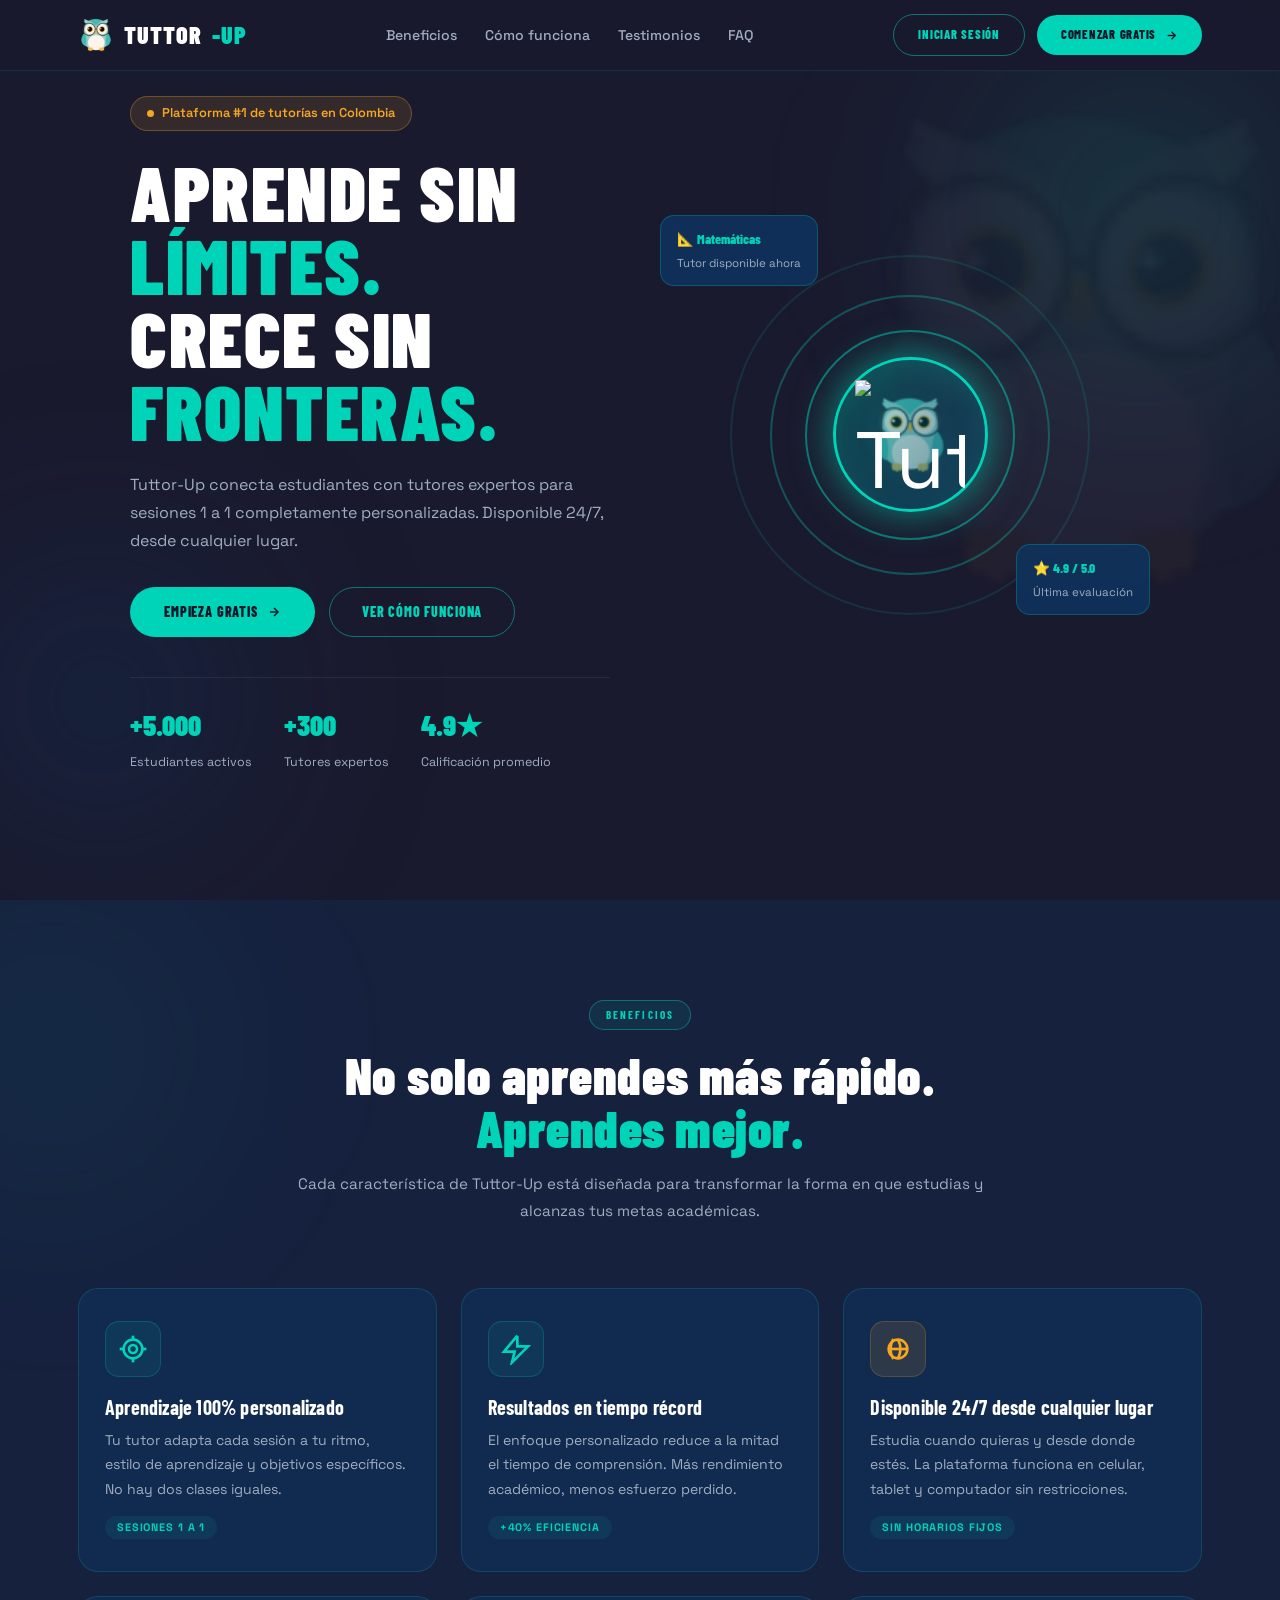
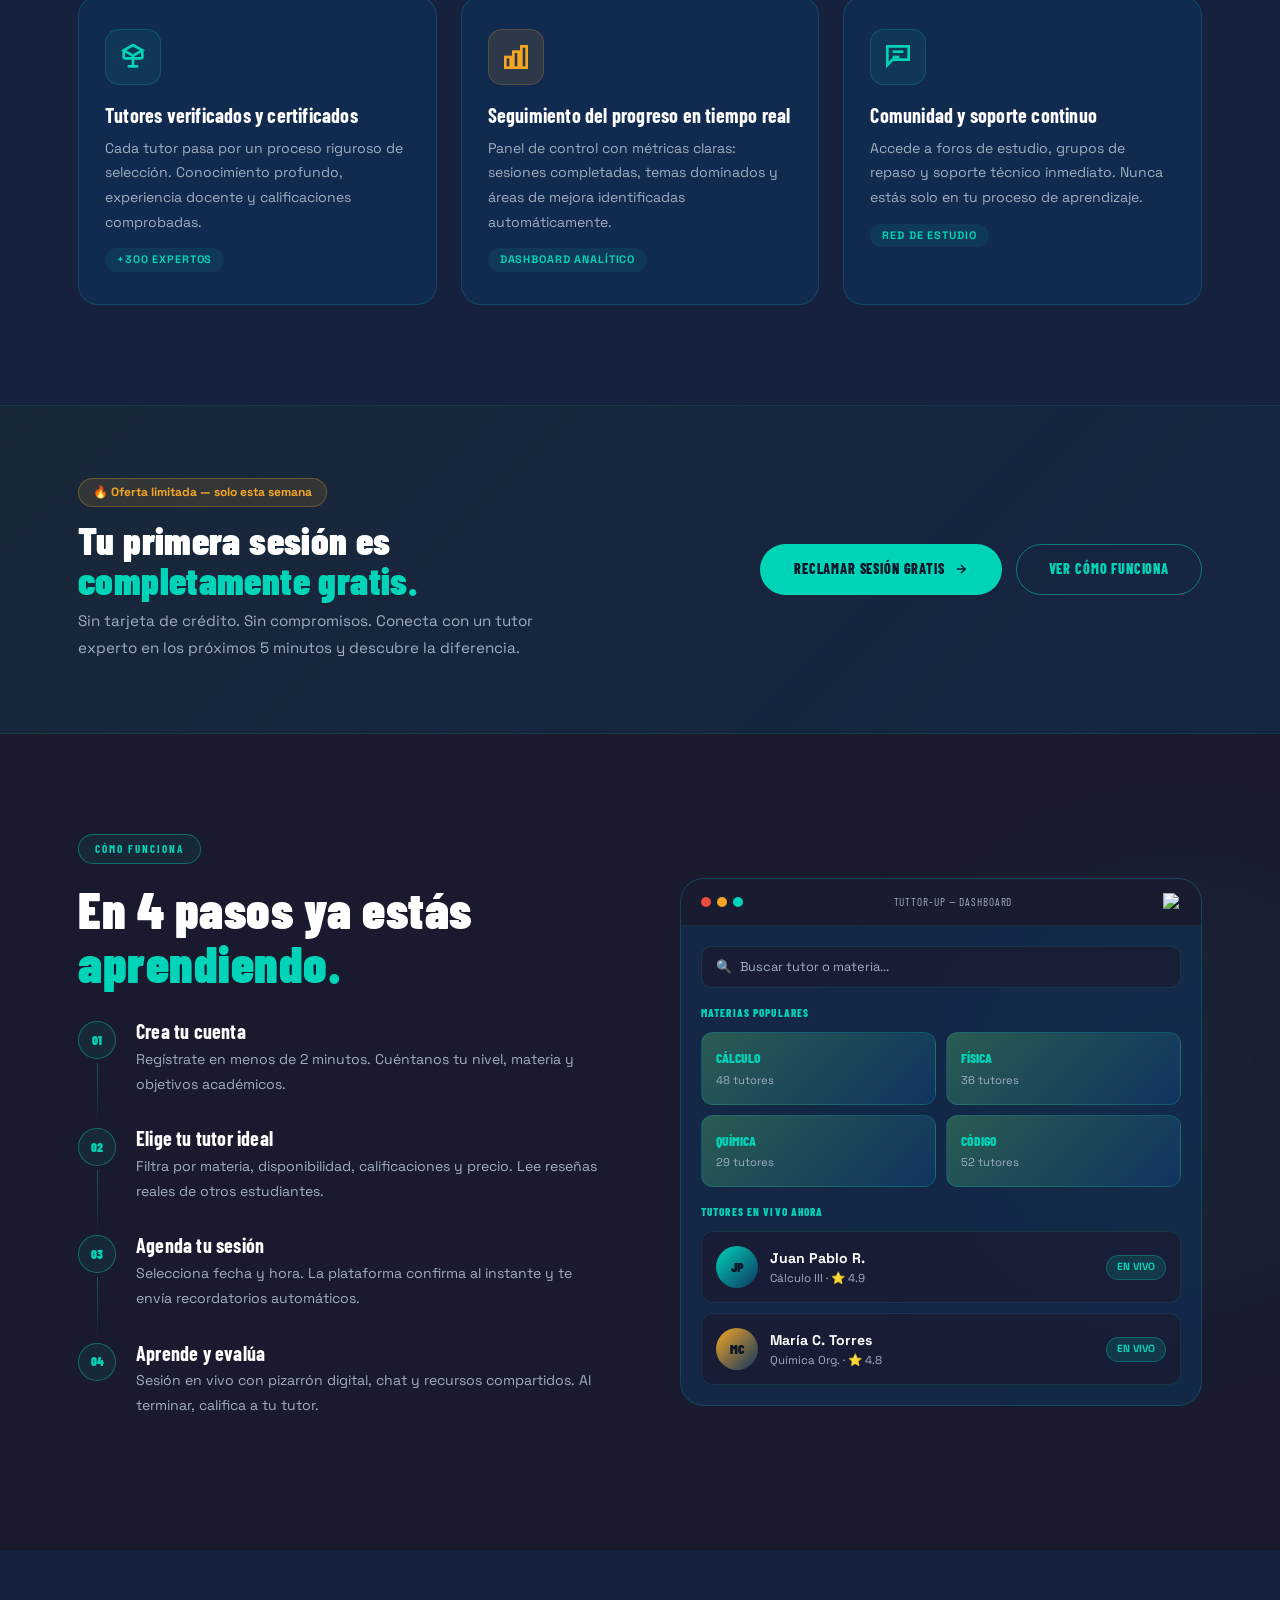
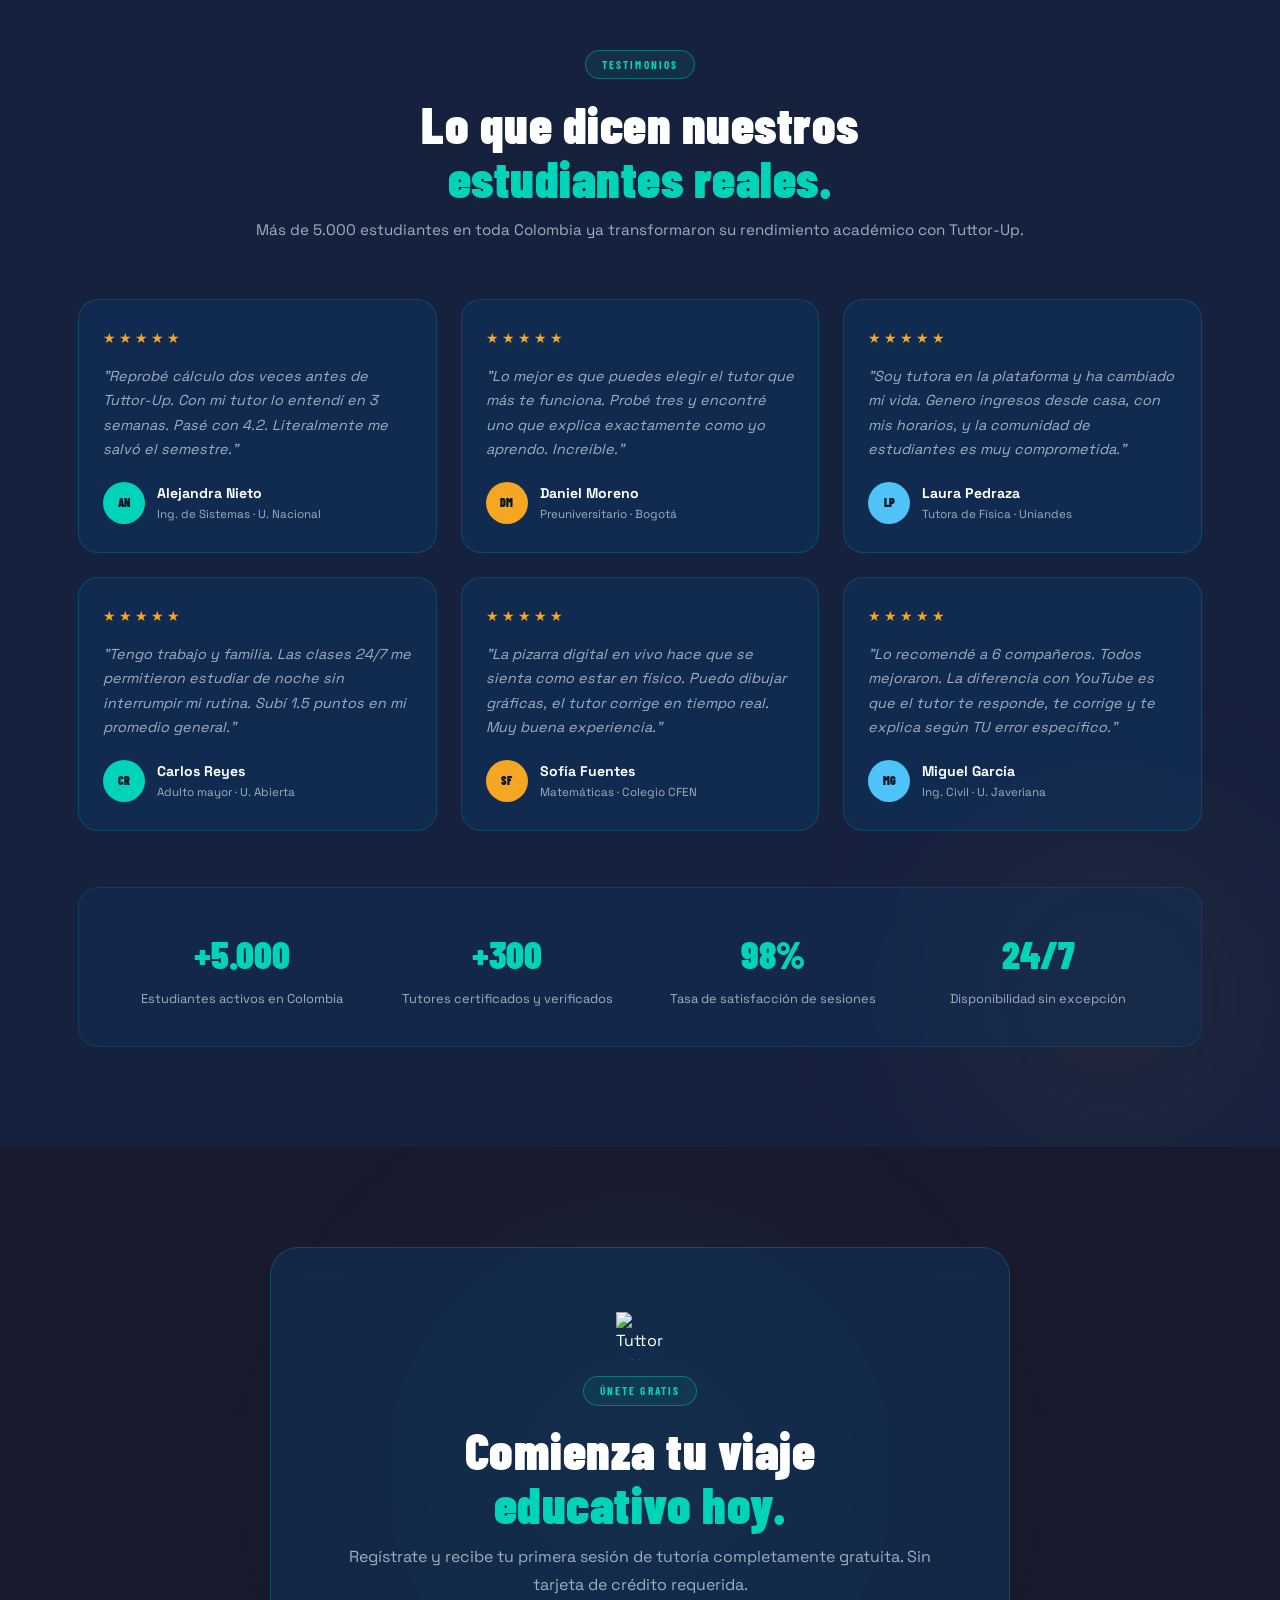
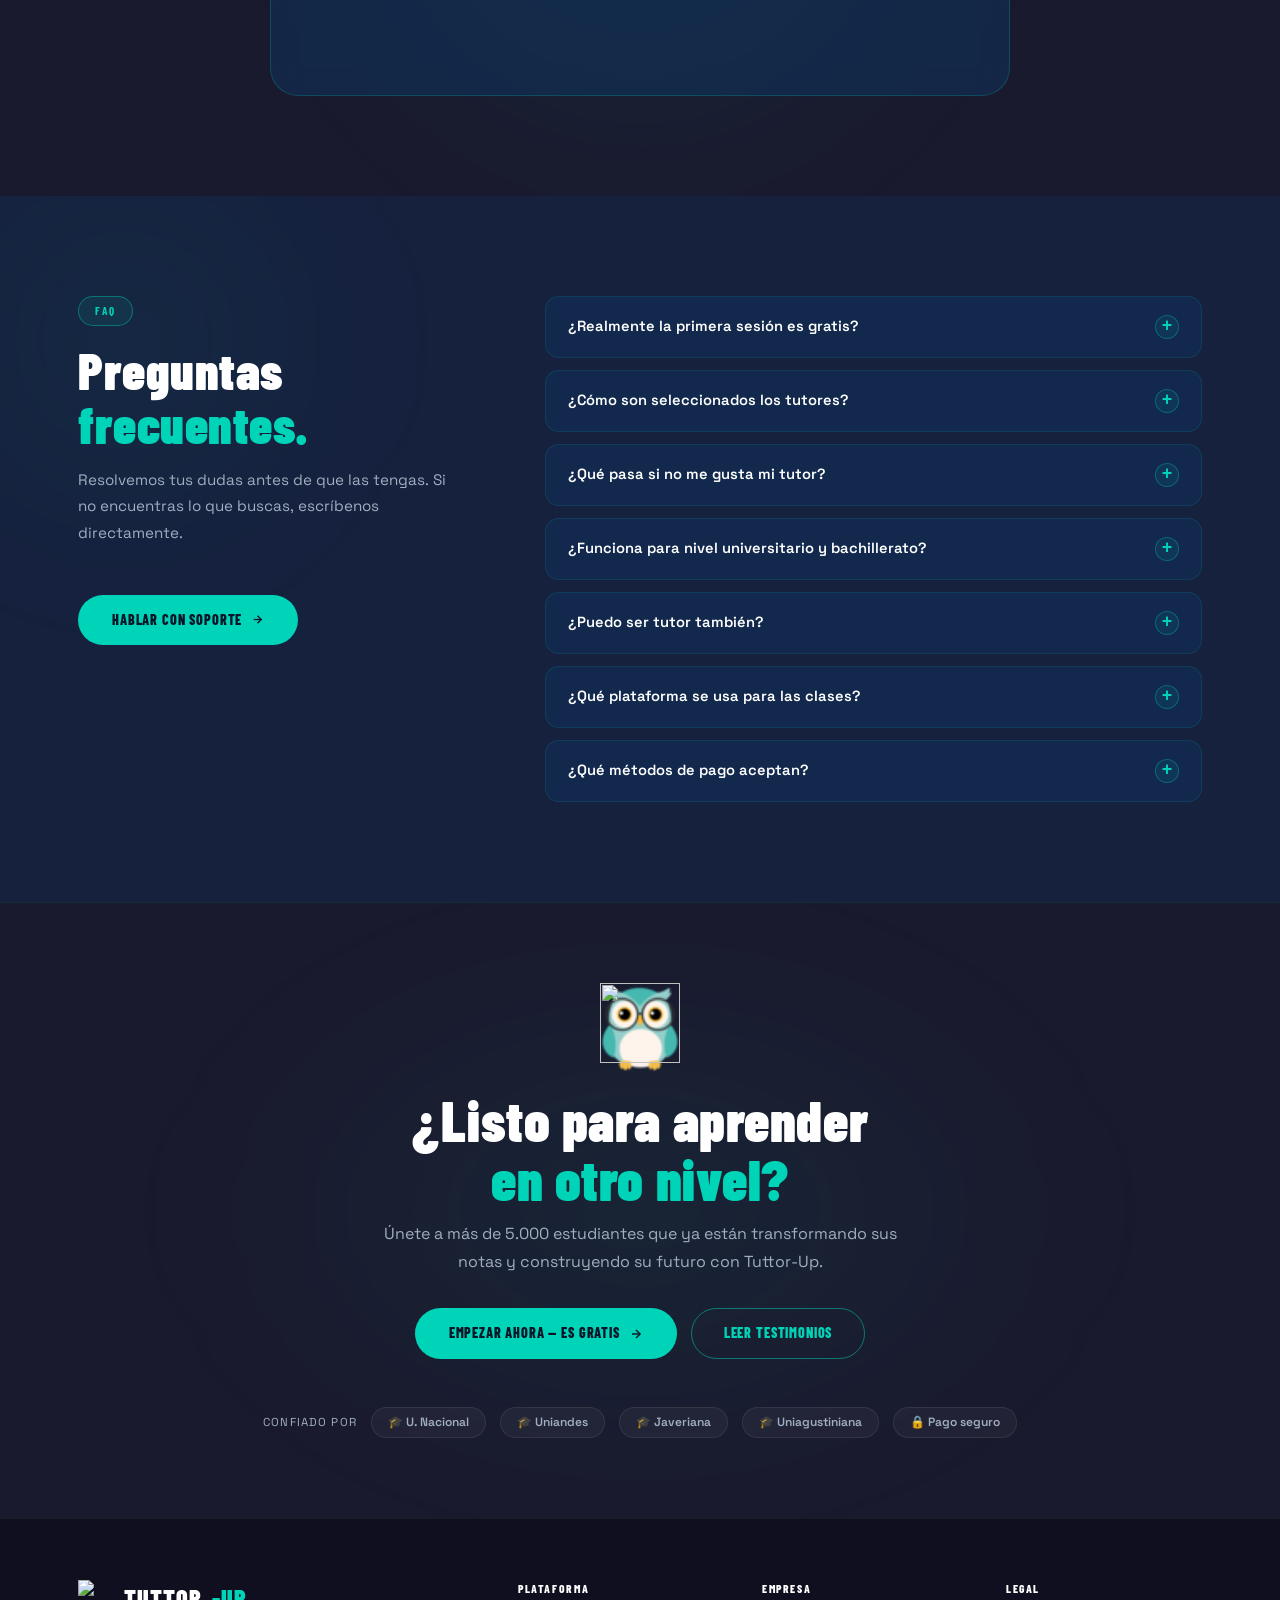
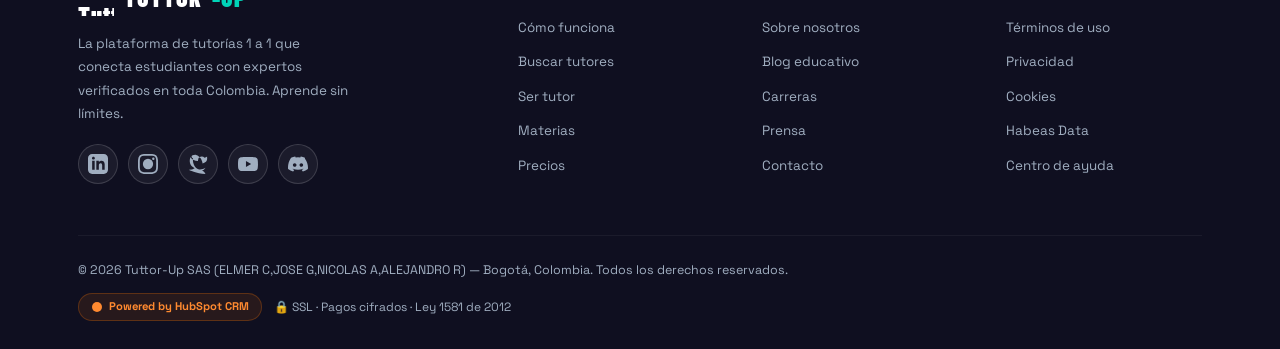
==== commit e581de10: "cambios11" ====
--- a/index.html
+++ b/index.html
@@ -13,9 +13,7 @@
   <link rel="preconnect" href="https://fonts.gstatic.com" crossorigin>
 
   <!-- FUENTES OPTIMIZADAS -->
-  <link rel="preload" as="style" href="https://fonts.googleapis.com/css2?family=Barlow+Condensed:wght@400;600;700;800;900&family=Space+Grotesk:wght@300;400;500;600;700&display=swap">
-<link href="https://fonts.googleapis.com/css2?family=Barlow+Condensed:wght@400;600;700;800;900&family=Space+Grotesk:wght@300;400;500;600;700&display=swap" rel="stylesheet" media="print" onload="this.media='all'">
-
+  <link rel="stylesheet" href="https://fonts.googleapis.com/css2?family=Barlow+Condensed:wght@400;700&family=Space+Grotesk:wght@400;600&display=swap">
   <!-- CSS -->
   <link rel="stylesheet" href="styles/styles.css">
 
--- a/styles/styles.css
+++ b/styles/styles.css
@@ -256,7 +256,7 @@
   right: -60px;
   width: 520px;
   height: 520px;
-  background: url('../assets/images/Buho.png') center/contain no-repeat;
+  background: url('../assets/images/Buho.webp') center/contain no-repeat;
   opacity: 0.04;
   pointer-events: none;
   z-index: 0;
@@ -330,7 +330,7 @@
   font-size: 5rem;
   animation: owl-float 4s ease-in-out infinite;
   box-shadow: 0 0 40px rgba(0,212,184,0.6), inset 0 0 30px rgba(0,212,184,0.15);
-  background: linear-gradient(135deg, rgba(0,212,184,0.25) 0%, rgba(15,52,96,0.6) 100%), url('../assets/images/Buho.png') center/55% no-repeat;
+  background: linear-gradient(135deg, rgba(0,212,184,0.25) 0%, rgba(15,52,96,0.6) 100%), url('../assets/images/Buho.webp') center/55% no-repeat;
 }
 @keyframes owl-float { 0%,100%{transform:translateY(0)} 50%{transform:translateY(-16px)} }
 .owl-glow-ring {
@@ -785,7 +785,7 @@
   height: 92px;
   margin: 0 auto 1rem;
   display: block;
-  background: url('../assets/images/Buho.png') center/contain no-repeat;
+  background: url('../assets/images/Buho.webp') center/contain no-repeat;
   animation: owl-float 4s ease-in-out infinite;
 }
 .pf-inner h2 { font-size: clamp(2rem, 5vw, 3.5rem); margin-bottom: 0.75rem; }
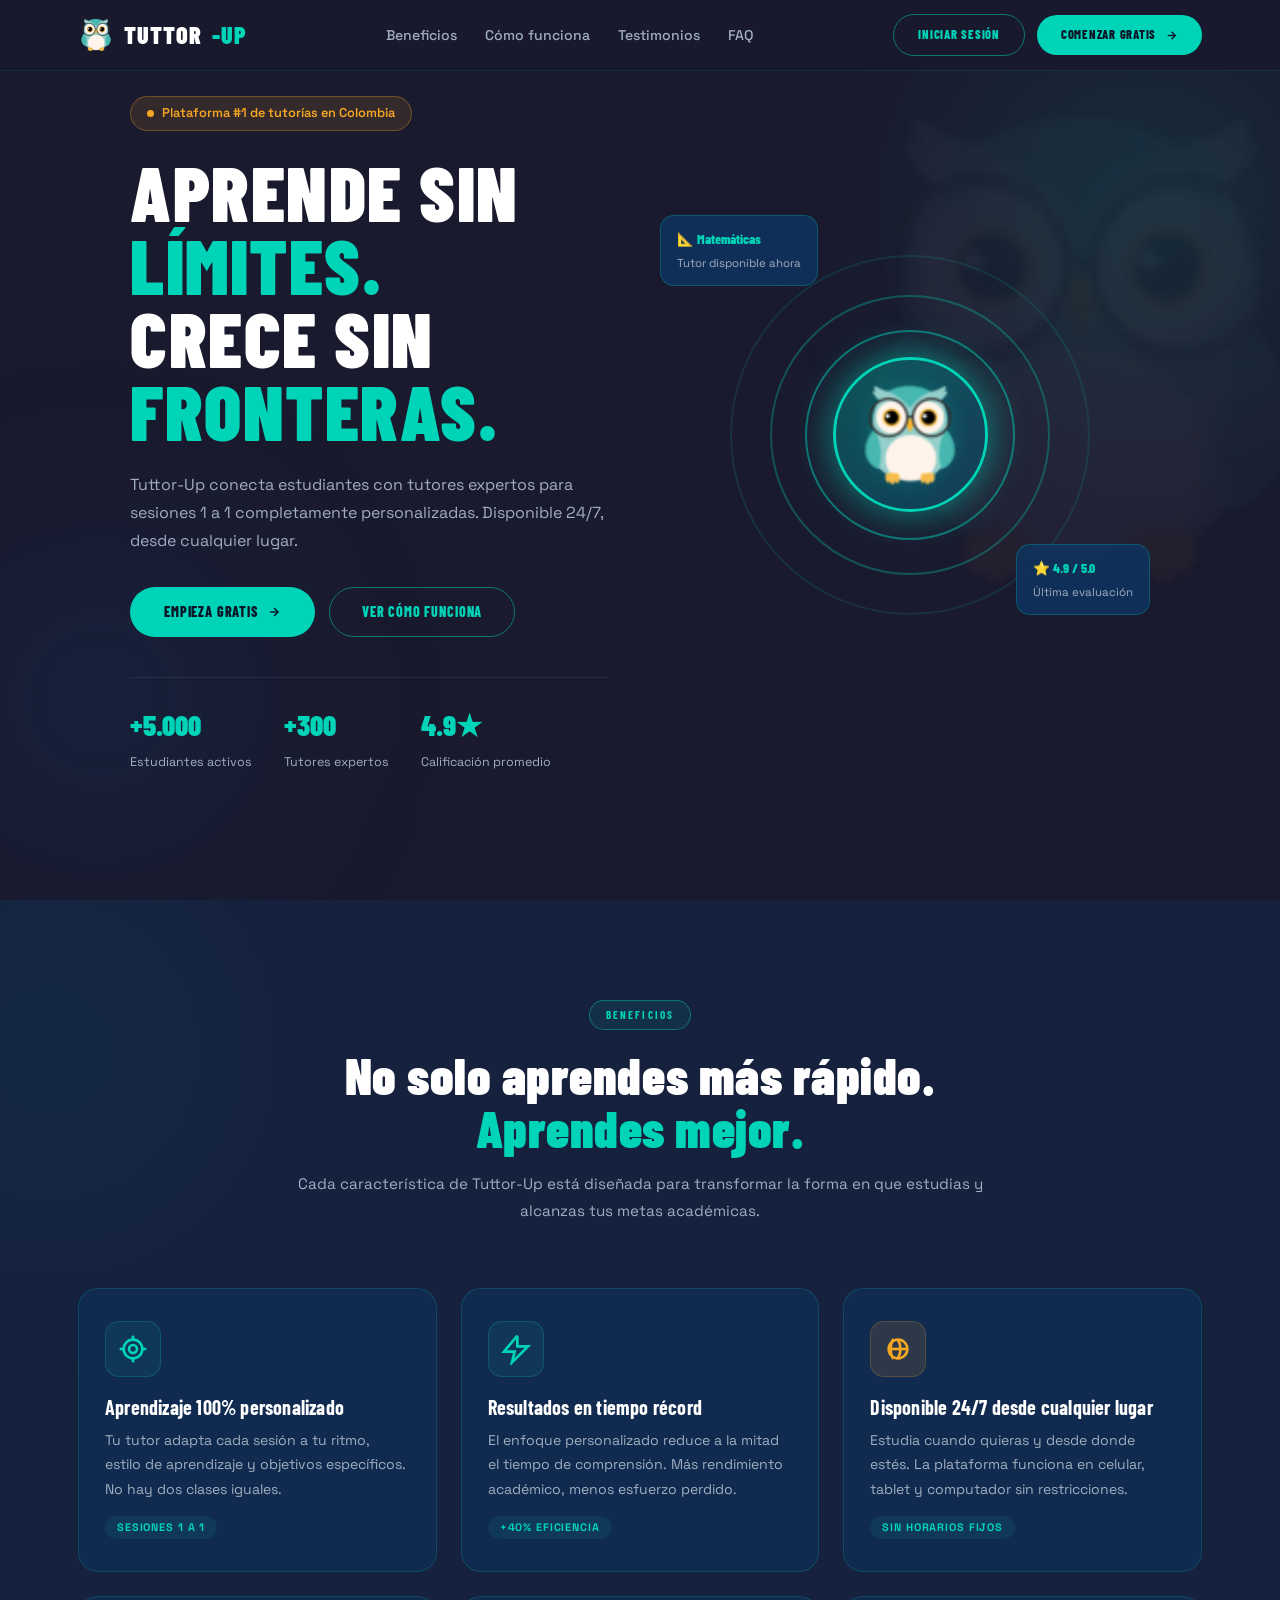
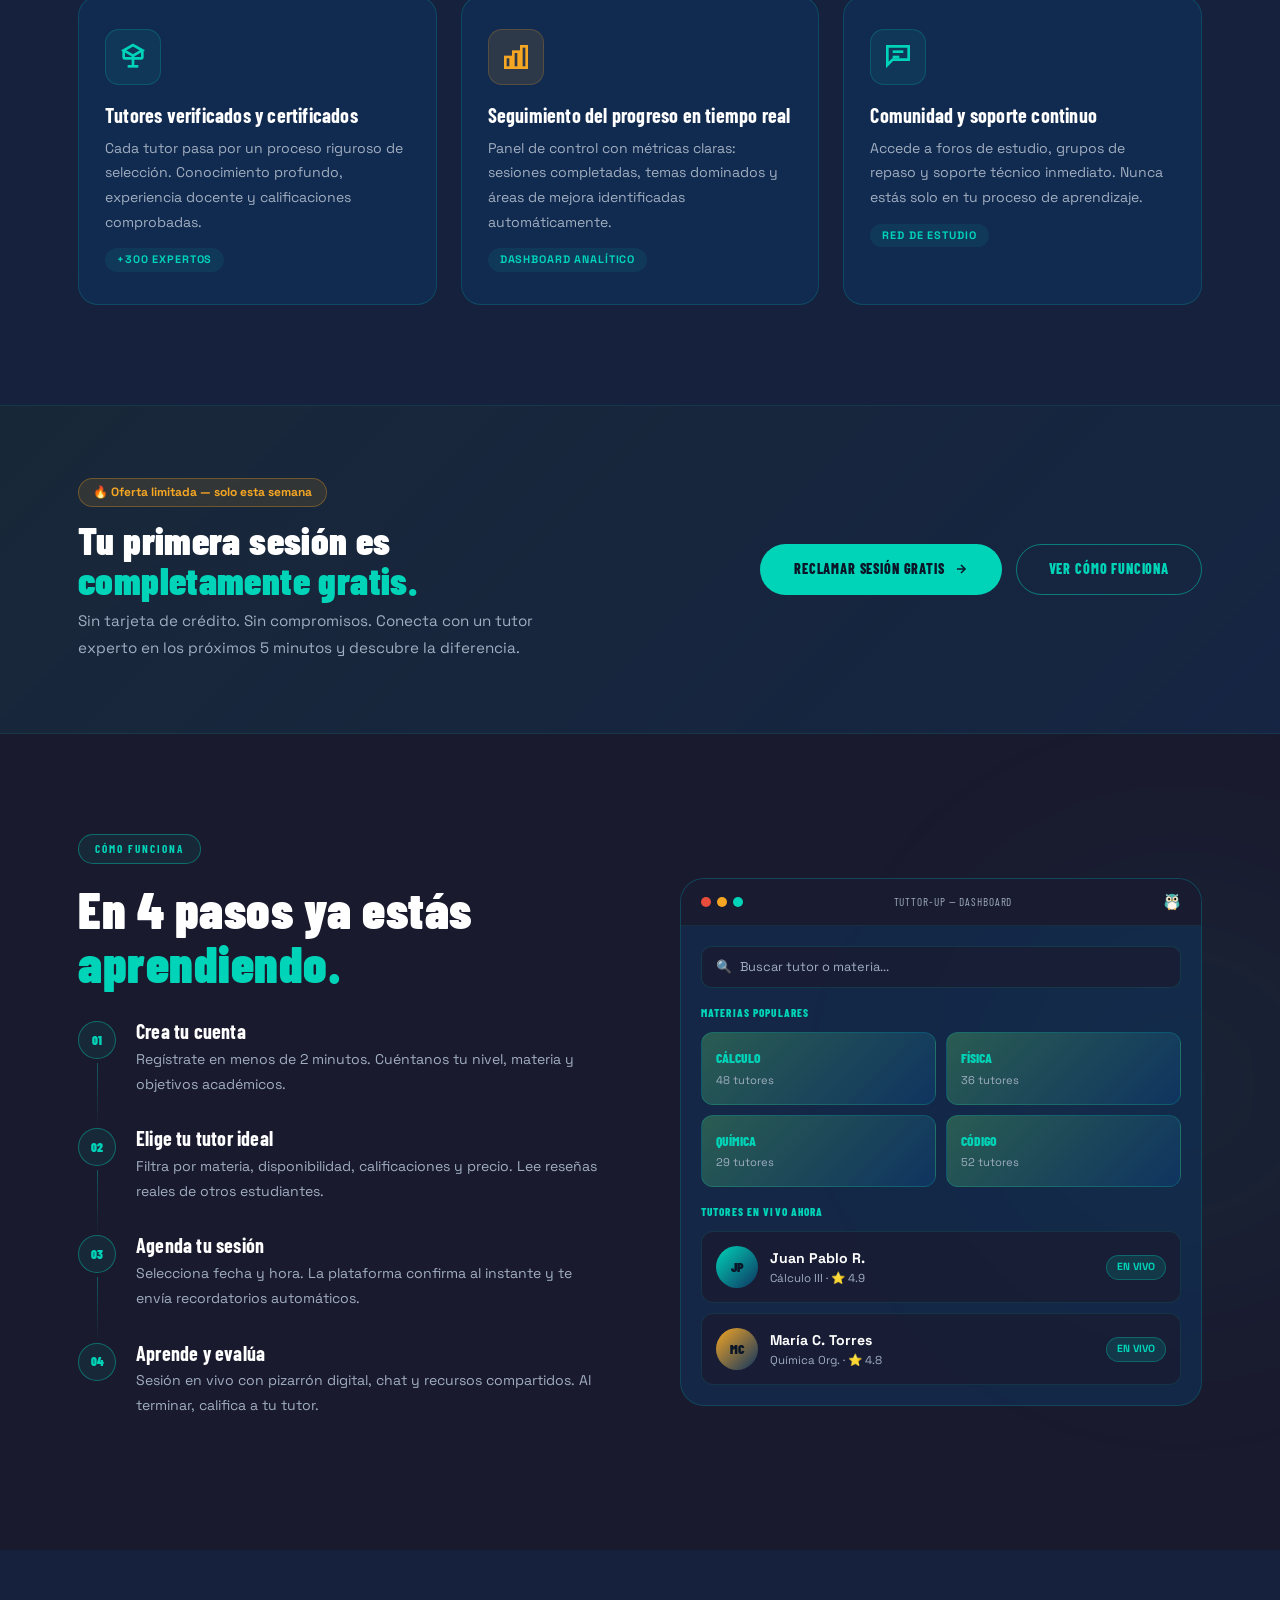
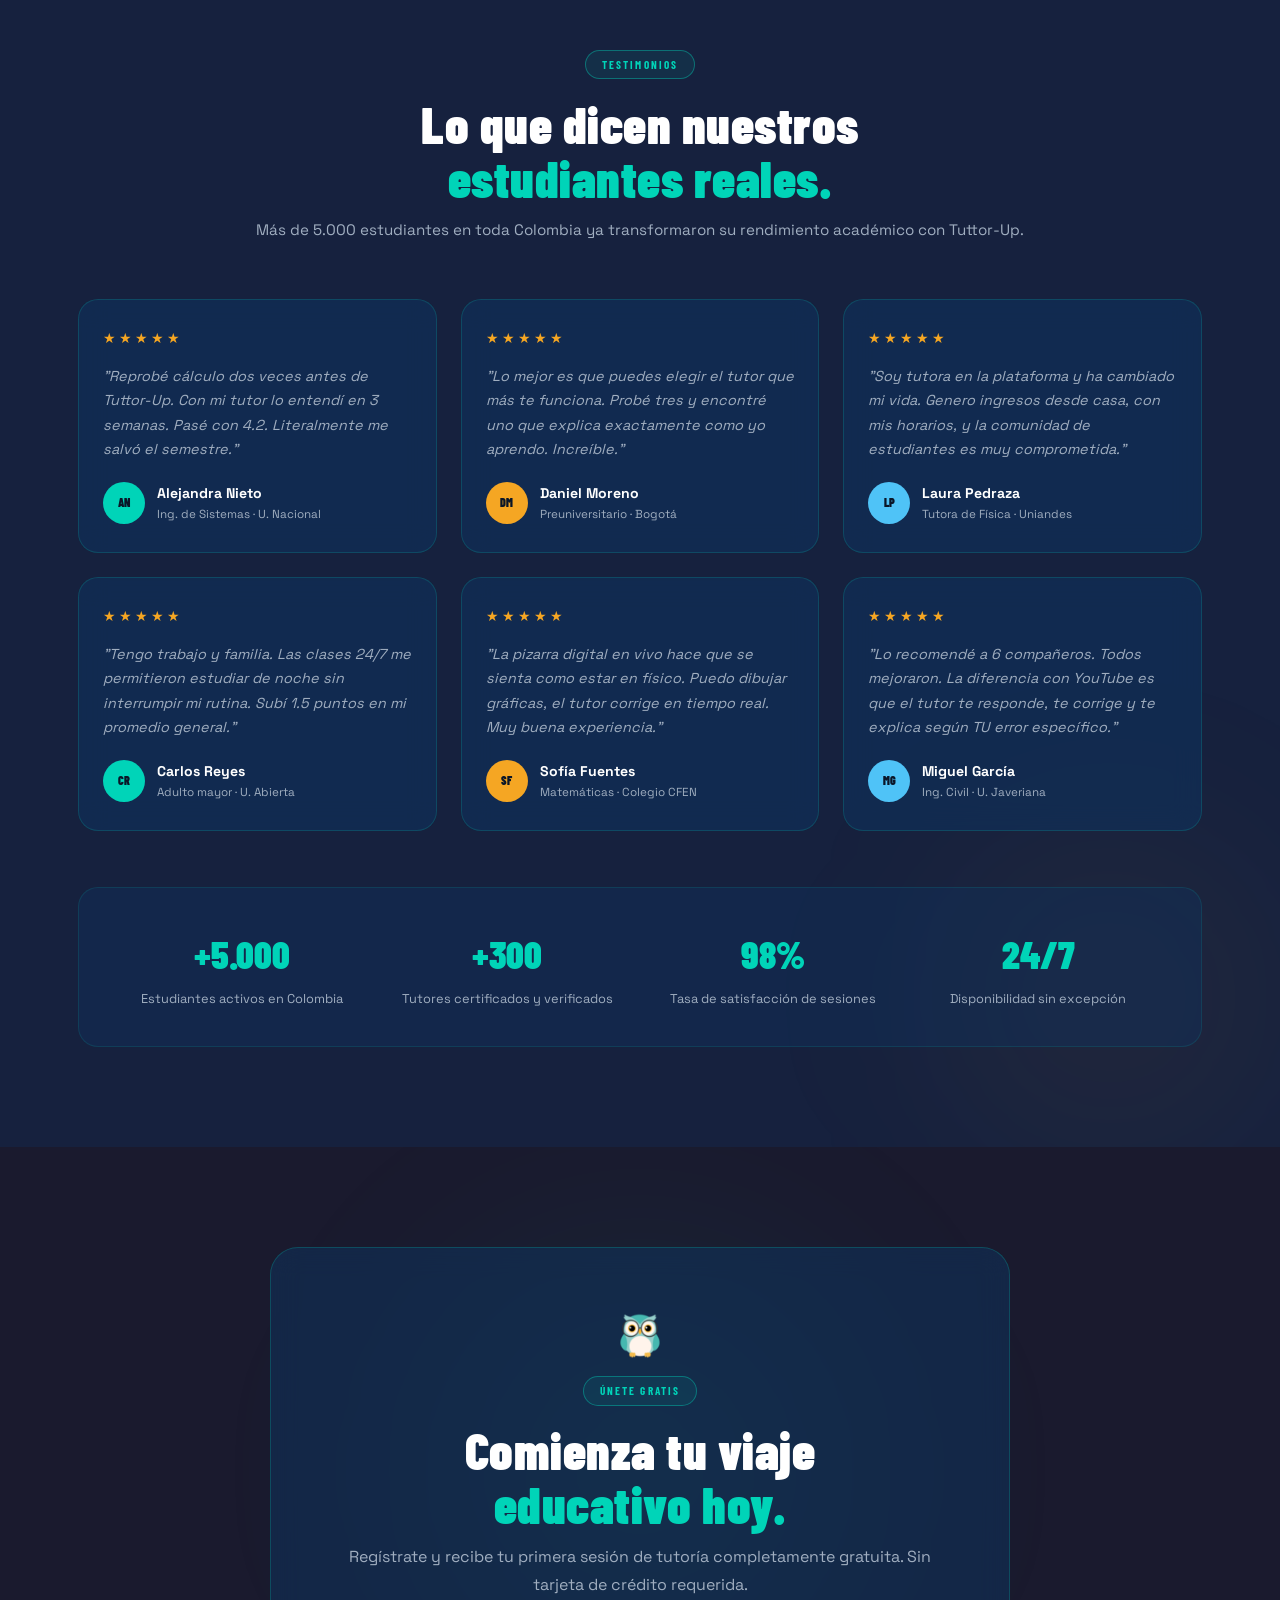
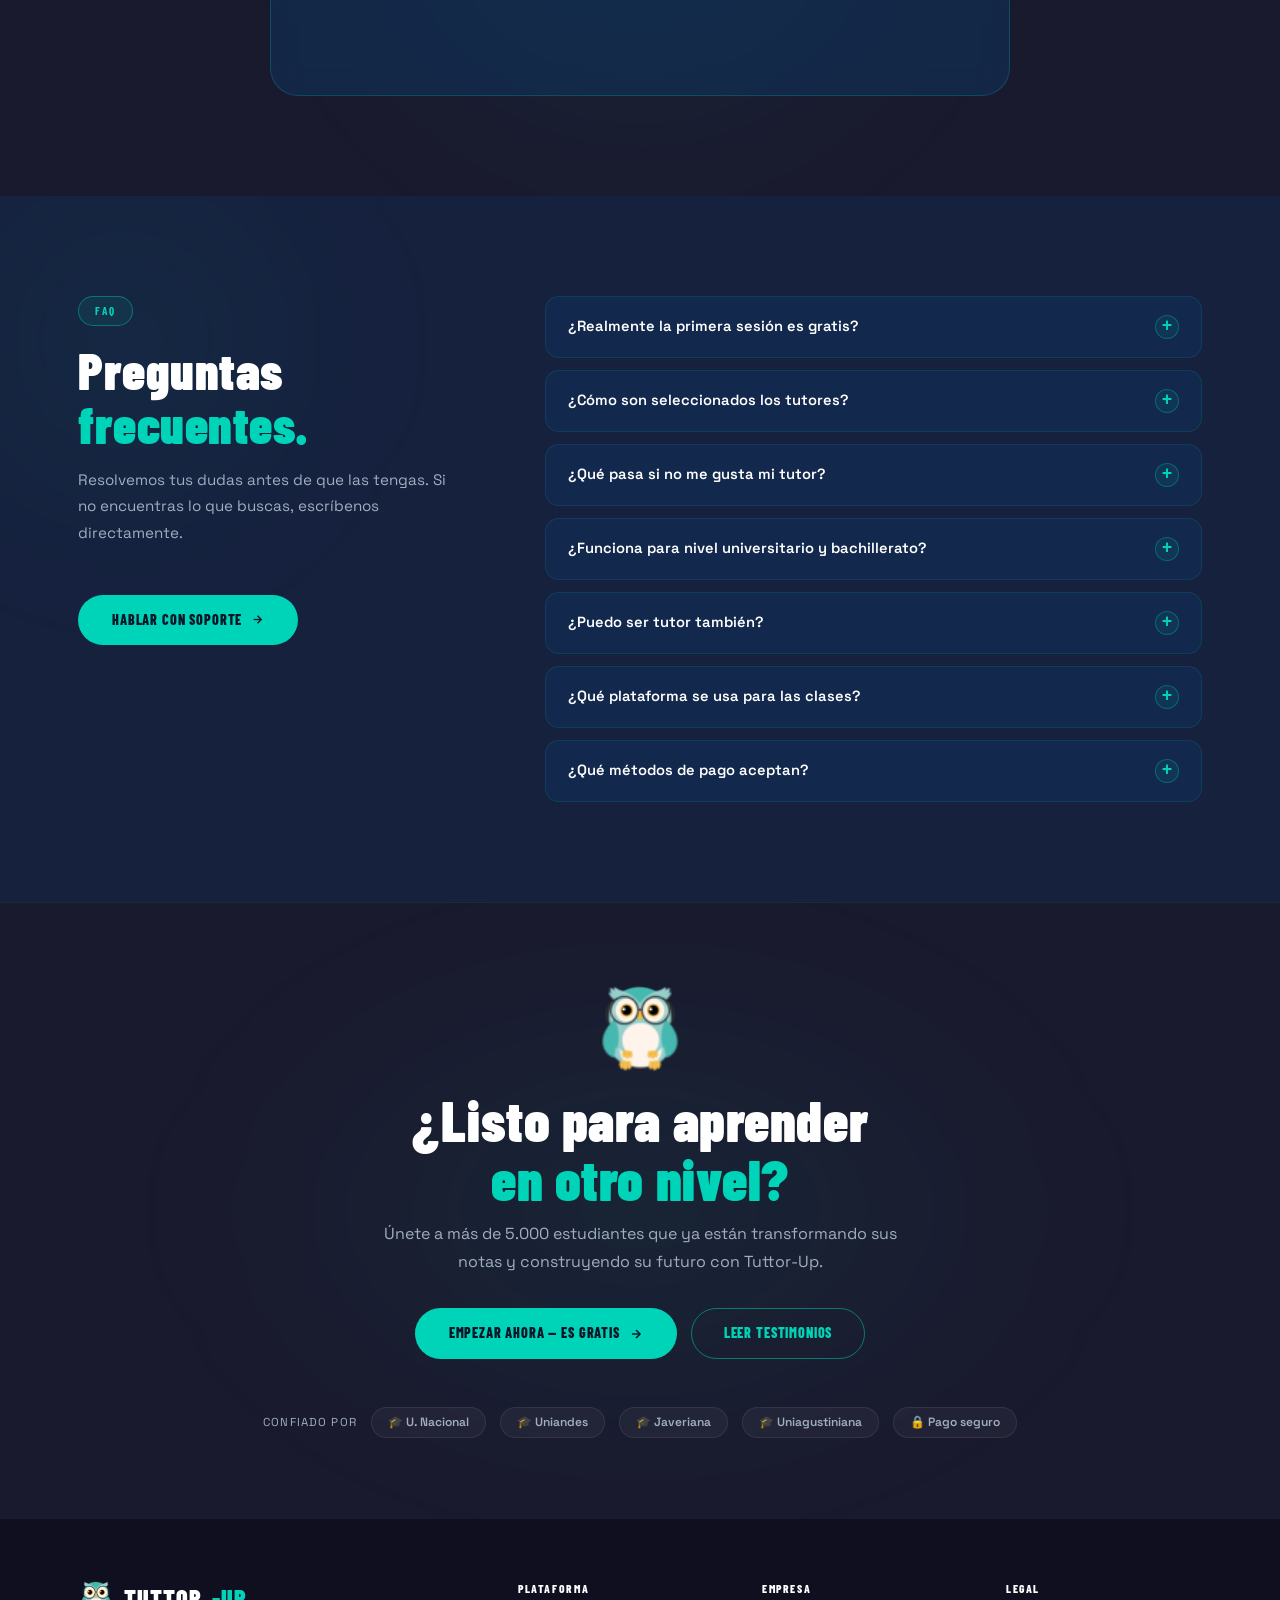
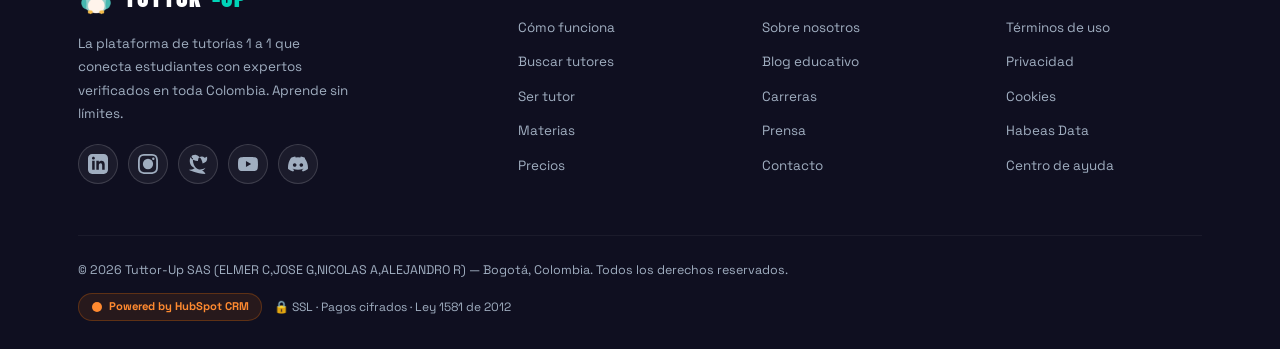
==== commit a51107de: "cambios12" ====
--- a/index.html
+++ b/index.html
@@ -12,10 +12,19 @@
   <!-- PRECONNECT (performance) -->
   <link rel="preconnect" href="https://fonts.gstatic.com" crossorigin>
 
-  <!-- FUENTES OPTIMIZADAS -->
-  <link rel="stylesheet" href="https://fonts.googleapis.com/css2?family=Barlow+Condensed:wght@400;700&family=Space+Grotesk:wght@400;600&display=swap">
-  <!-- CSS -->
-  <link rel="stylesheet" href="styles/styles.css">
+<!-- 🔥 GOOGLE FONTS (OPTIMIZADO DE VERDAD) -->
+<link rel="stylesheet"
+href="https://fonts.googleapis.com/css2?family=Barlow+Condensed:wght@400;700&family=Space+Grotesk:wght@400;600&display=swap"
+media="print"
+onload="this.media='all'">
+
+<noscript>
+  <link rel="stylesheet"
+  href="https://fonts.googleapis.com/css2?family=Barlow+Condensed:wght@400;700&family=Space+Grotesk:wght@400;600&display=swap">
+</noscript>
+
+<!-- 🔥 CSS PRINCIPAL (SIN PRELOAD) -->
+<link rel="stylesheet" href="styles/styles.css">
 
   <!-- PRELOAD LOGO (mejora LCP) -->
   <link rel="preload" as="image" href="assets/images/Buho.webp">
@@ -23,7 +32,7 @@
   <!-- OPEN GRAPH (SEO SOCIAL) -->
   <meta property="og:title" content="Tuttor-Up | Aprende sin límites">
   <meta property="og:description" content="Tutorías 1 a 1 con expertos. Disponible 24/7.">
-  <meta property="og:image" content="assets/images/Buho.png">
+  <meta property="og:image" content="assets/images/Buho.webp>
   <meta property="og:type" content="website">
 
   <!-- TWITTER -->
@@ -38,7 +47,8 @@
     })(window,document,'script','dataLayer','GTM-PMNPBKTX');
   </script>
 
-
+  <!-- HUBSPOT FORMS -->
+  <script src="https://js.hsforms.net/forms/embed/51296735.js" defer></script>
 
   <!-- STRUCTURED DATA (SEO PRO) -->
   <script type="application/ld+json">
@@ -47,7 +57,7 @@
     "@type": "EducationalOrganization",
     "name": "Tuttor-Up",
     "url": "https://tuttor-up.com",
-    "logo": "assets/images/Buho.png",
+    "logo": "assets/images/Buho.webp",
     "description": "Plataforma educativa con tutorías personalizadas 1 a 1",
     "sameAs": []
   }
@@ -135,7 +145,7 @@
       <div class="owl-glow-ring"></div>
       <div class="owl-center">
         <div class="owl-body">
-          <img src="assets/images/Buho.png" alt="Tuttor-Up"
+          <img src="assets/images/Buho.webp" alt="Tuttor-Up"
                style="width:110px;height:110px;object-fit:contain;
                       filter:drop-shadow(0 0 20px rgba(0,212,184,0.4));">
         </div>
@@ -311,7 +321,7 @@
           <span style="background:#00d4b8;"></span>
         </div>
         <span style="font-family:var(--font-disp);font-size:0.7rem;color:var(--gray);letter-spacing:0.08em;">TUTTOR-UP — DASHBOARD</span>
-        <img src="assets/images/Buho.png" alt="Tuttor-Up" style="width:18px;height:18px;object-fit:contain;vertical-align:middle;">
+        <img src="assets/images/Buho.webp" alt="Tuttor-Up" style="width:18px;height:18px;object-fit:contain;vertical-align:middle;">
       </div>
       <div class="mock-body">
         <div class="mock-search">
@@ -479,7 +489,7 @@
   <div class="glow-blob"></div>
   <div class="wrapper">
     <div class="cta2-box">
-      <span class="cta2-owl"><img src="assets/images/Buho.png" alt="Tuttor-Up" class="cta2-logo"></span>
+      <span class="cta2-owl"><img src="assets/images/Buho.webp" alt="Tuttor-Up" class="cta2-logo"></span>
       <span class="section-chip">Únete gratis</span>
       <h2>Comienza tu viaje<br><span class="teal">educativo hoy.</span></h2>
       <p>Regístrate y recibe tu primera sesión de tutoría completamente gratuita. Sin tarjeta de crédito requerida.</p>
@@ -589,7 +599,7 @@
   <div class="glow-blob"></div>
   <div class="wrapper pf-inner">
     <span class="big-owl">
-      <img src="assets/images/Buho.png" alt=""
+      <img src="assets/images/Buho.webp" alt=""
            style="width:80px;height:80px;object-fit:contain;">
     </span>
     <h2>¿Listo para aprender<br><span class="teal">en otro nivel?</span></h2>
@@ -622,7 +632,7 @@
 
       <div class="foot-brand">
         <a href="#" class="nav-logo">
-          <img src="assets/images/Buho.png" alt="Tuttor-Up" class="nav-logo-img">
+          <img src="assets/images/Buho.webp" alt="Tuttor-Up" class="nav-logo-img">
           TUTTOR<span>-UP</span>
         </a>
         <p>La plataforma de tutorías 1 a 1 que conecta estudiantes con expertos verificados en toda Colombia. Aprende sin límites.</p>
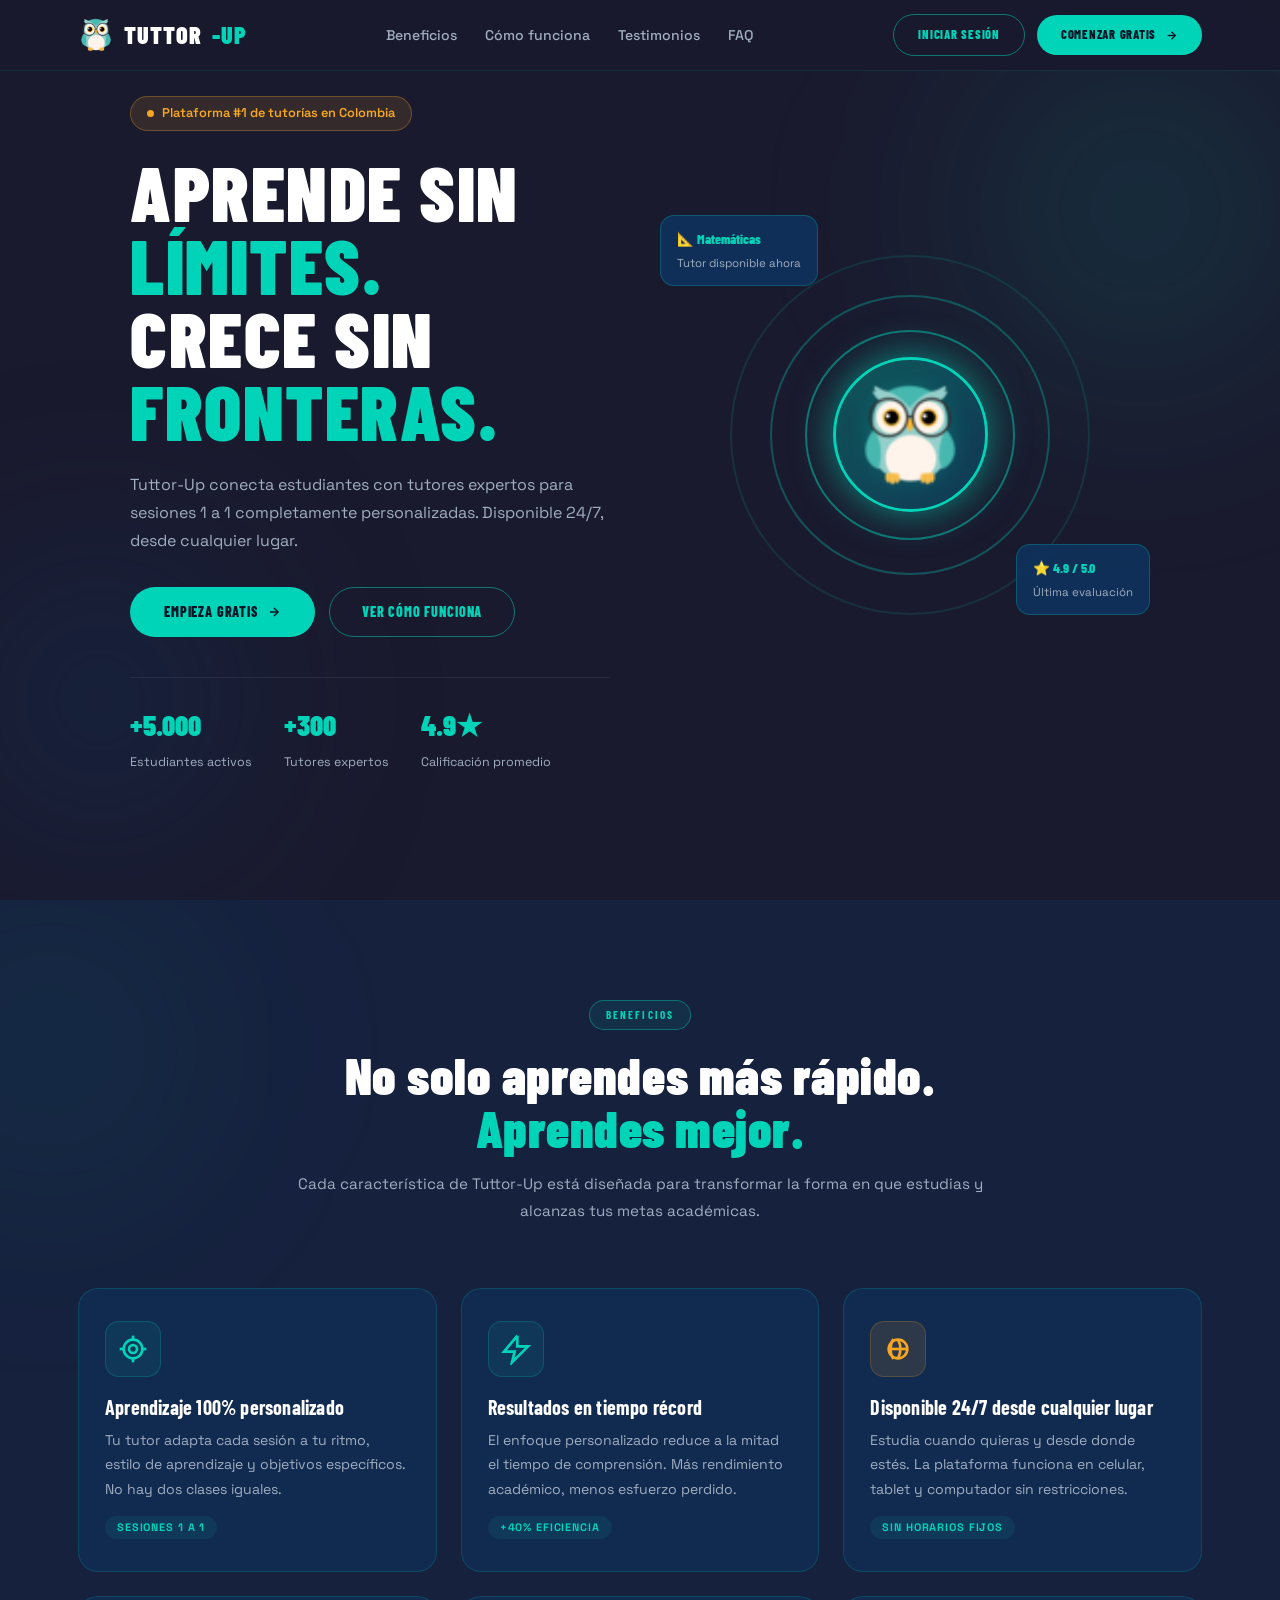
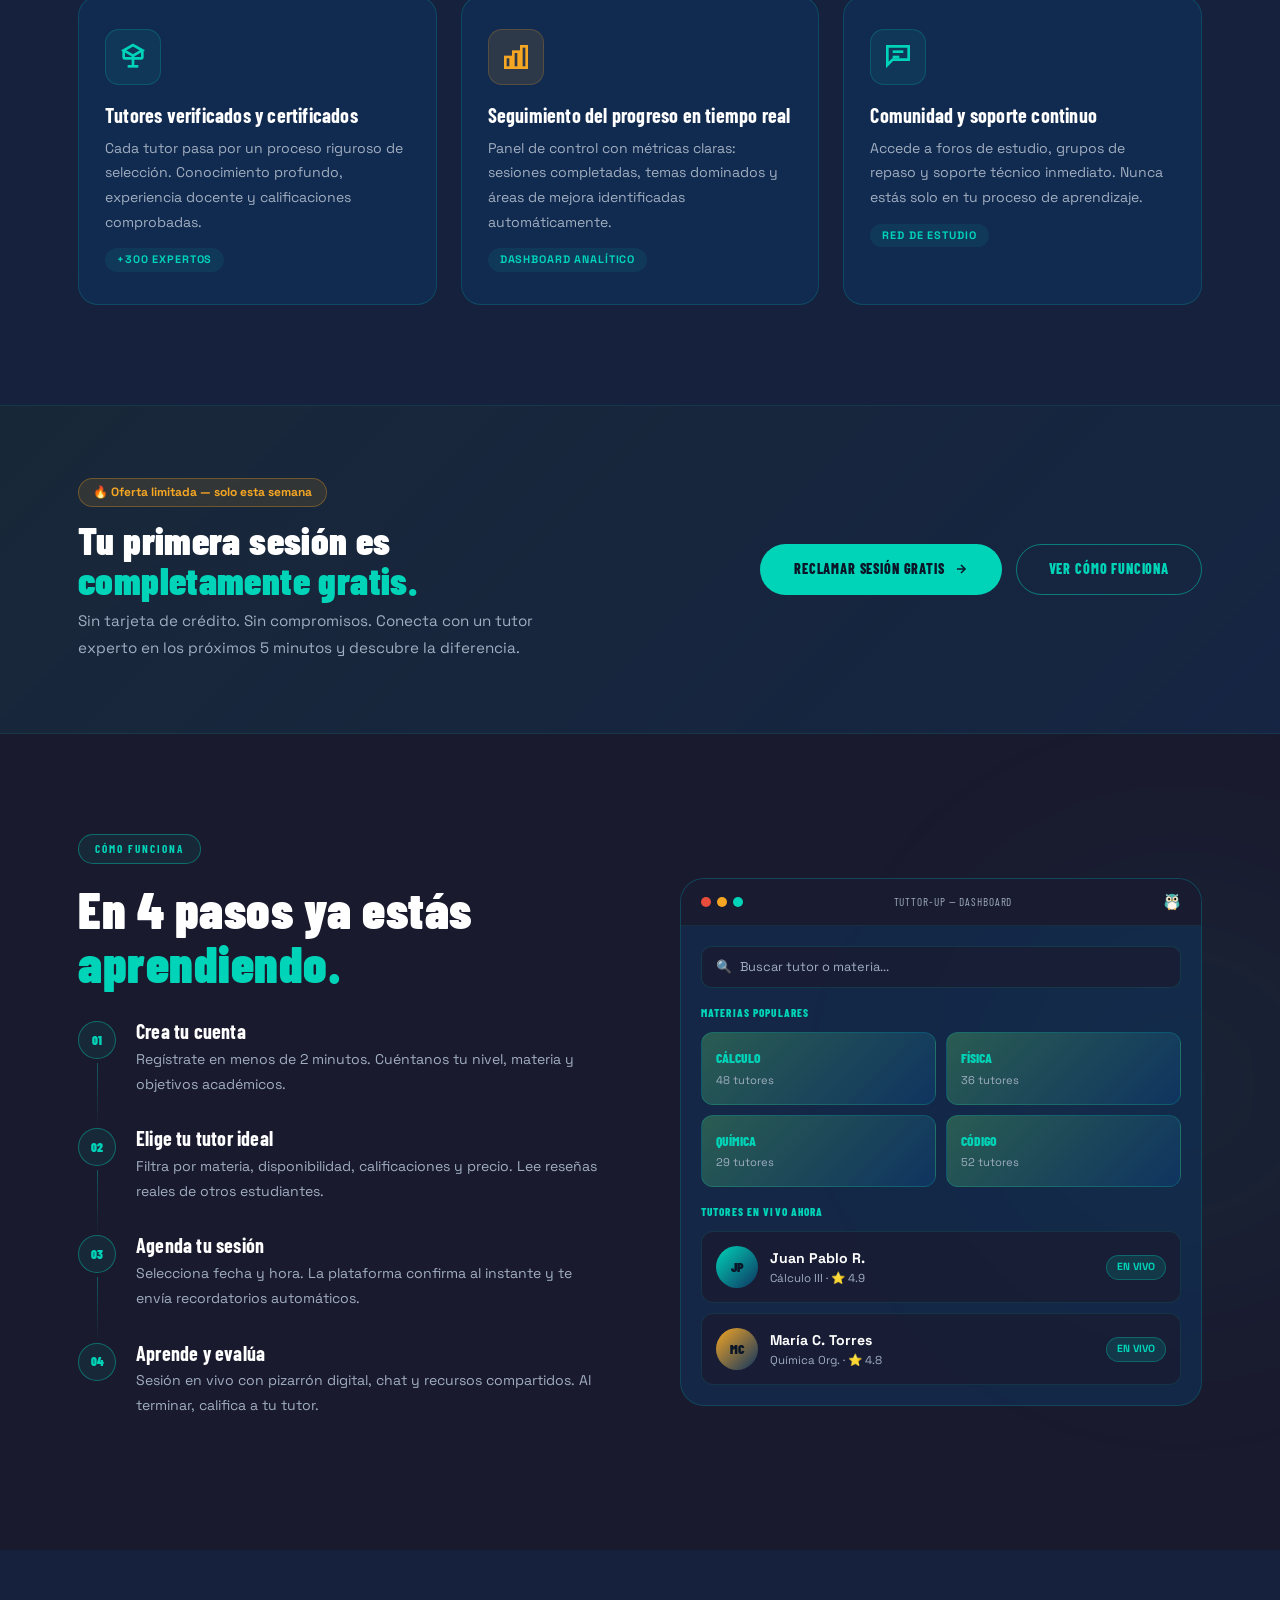
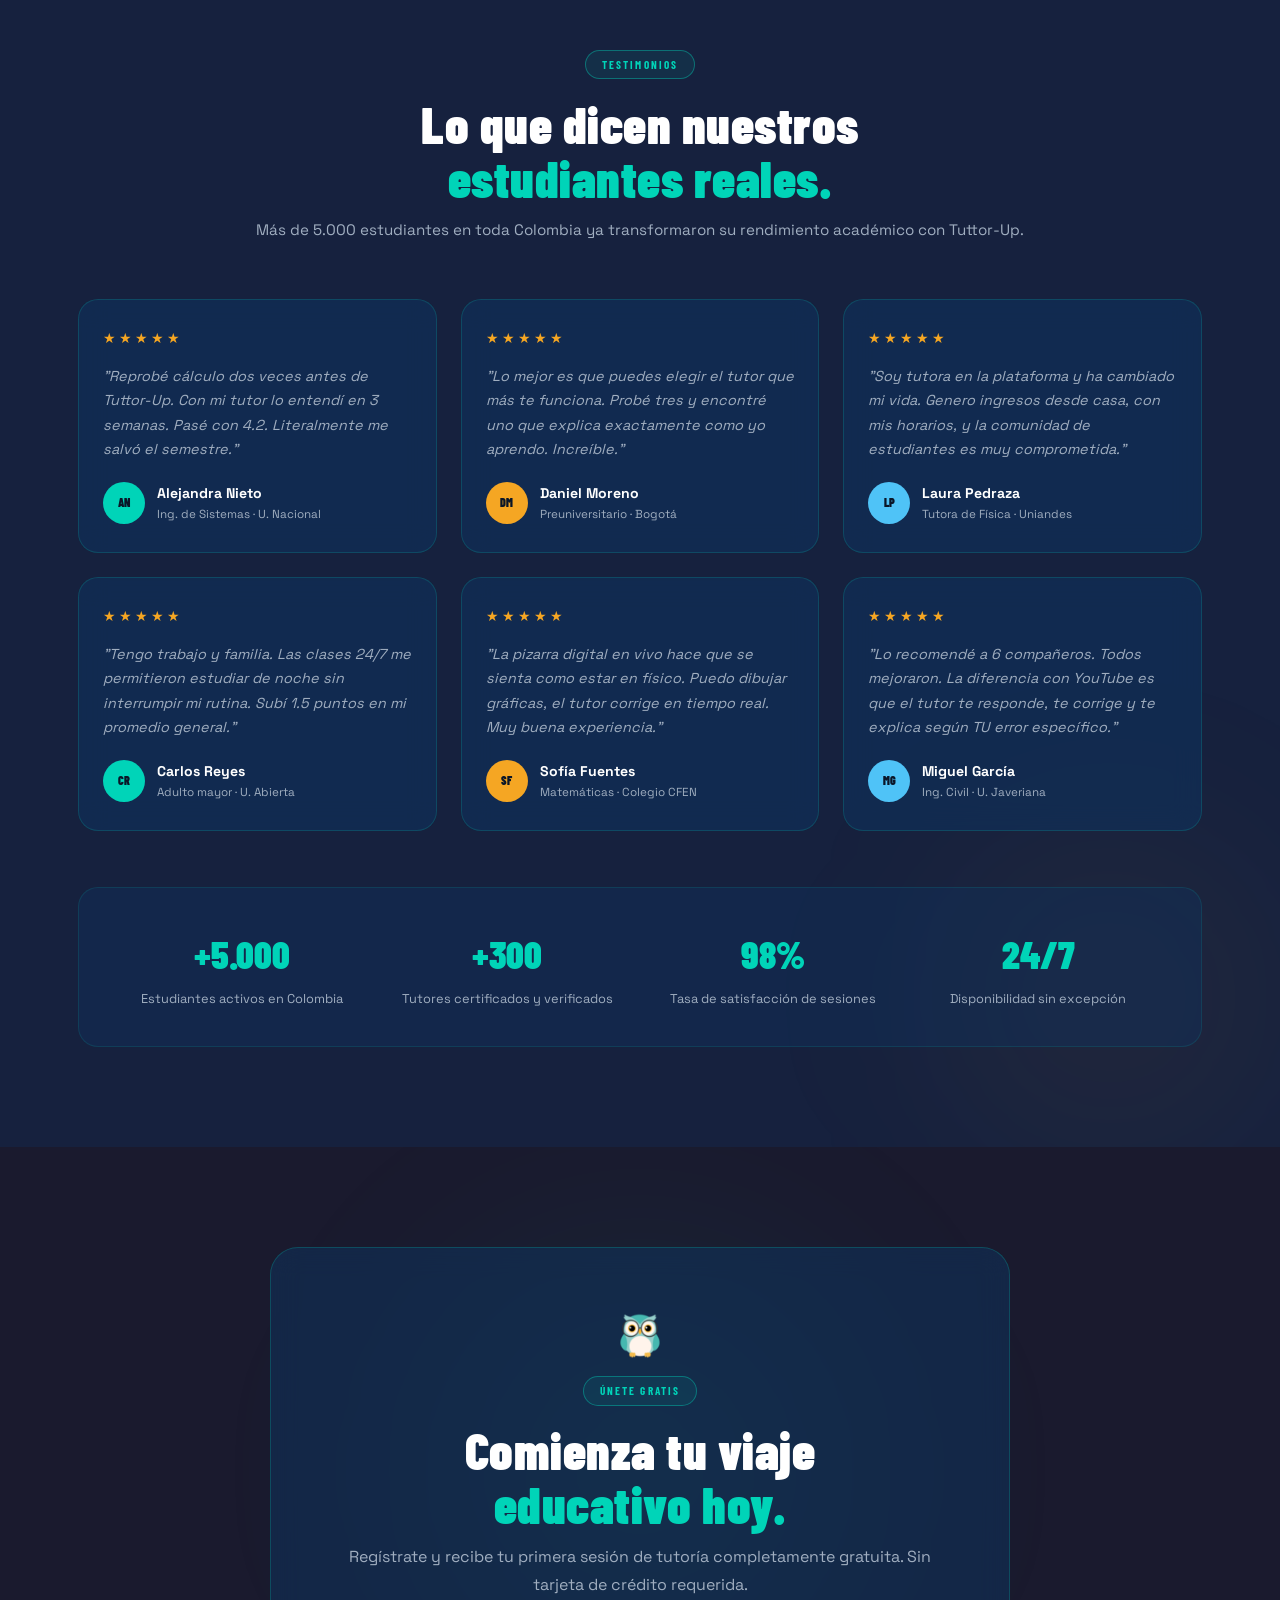
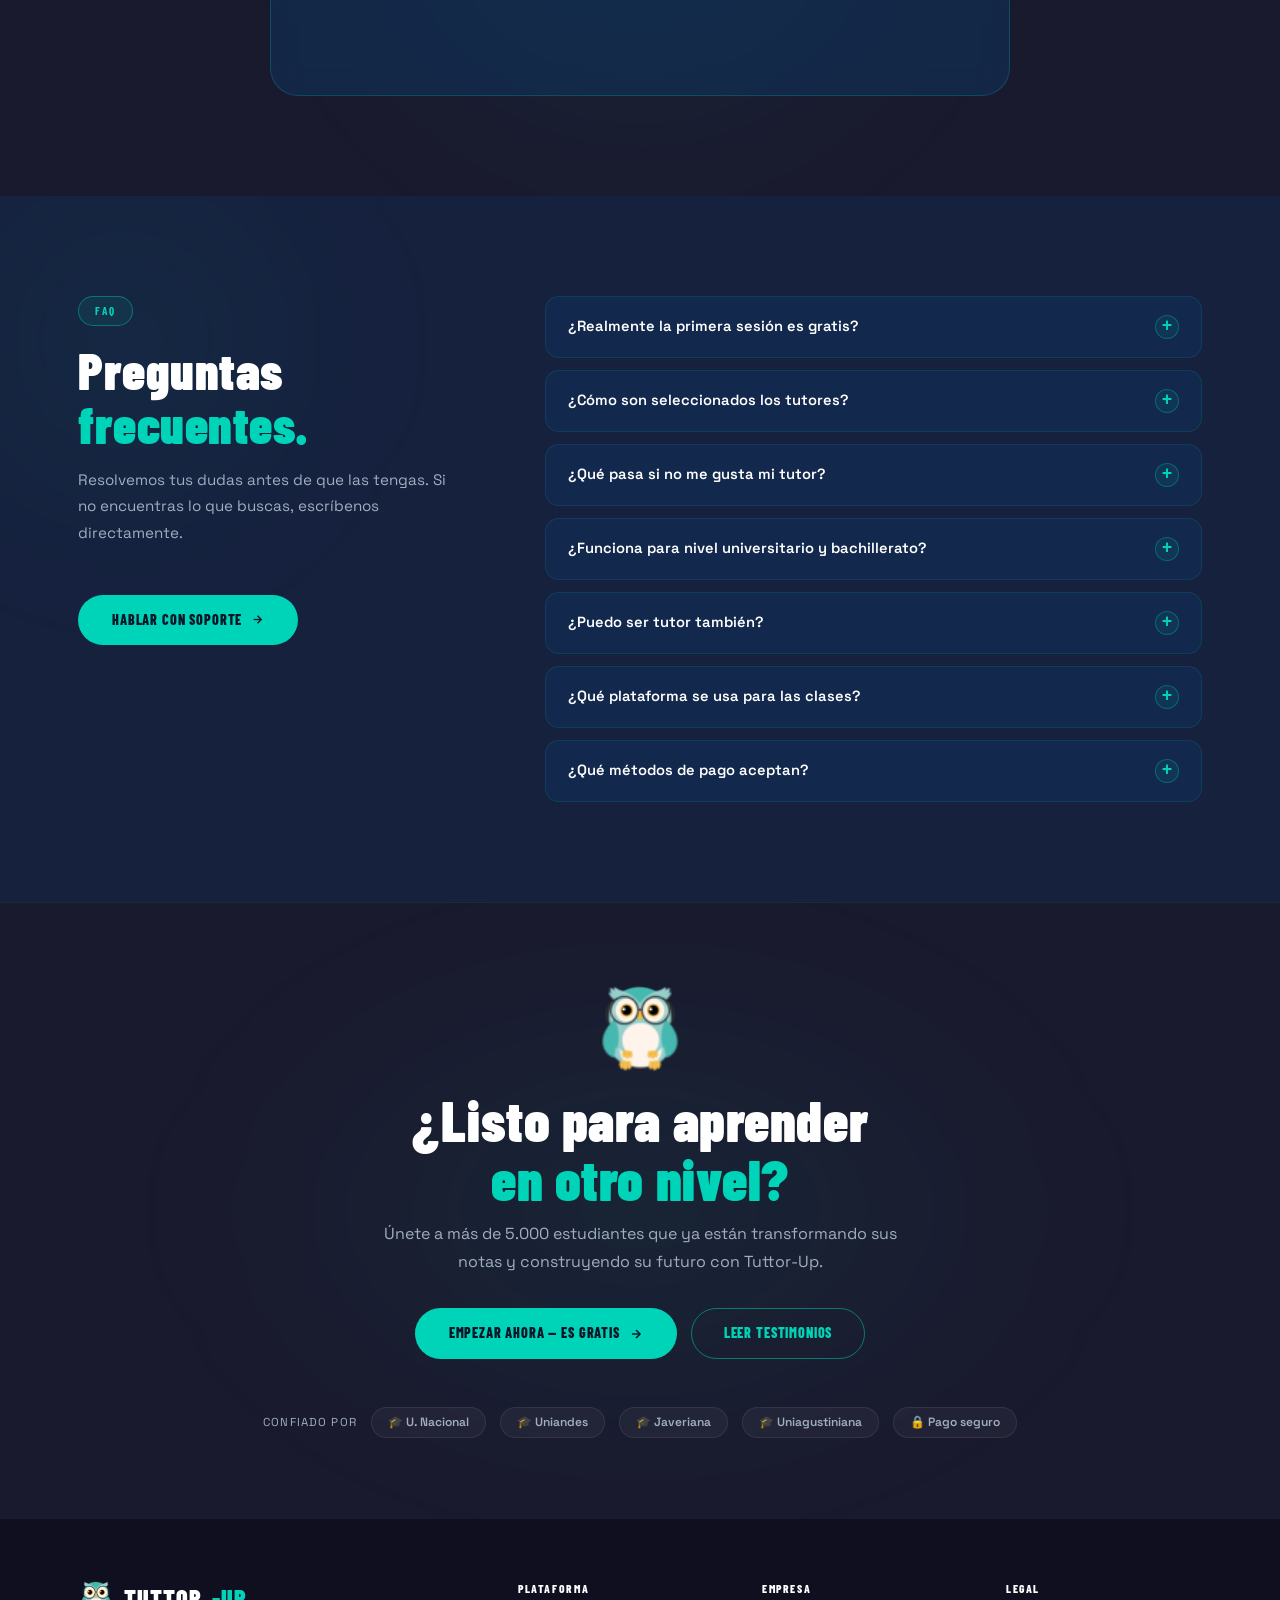
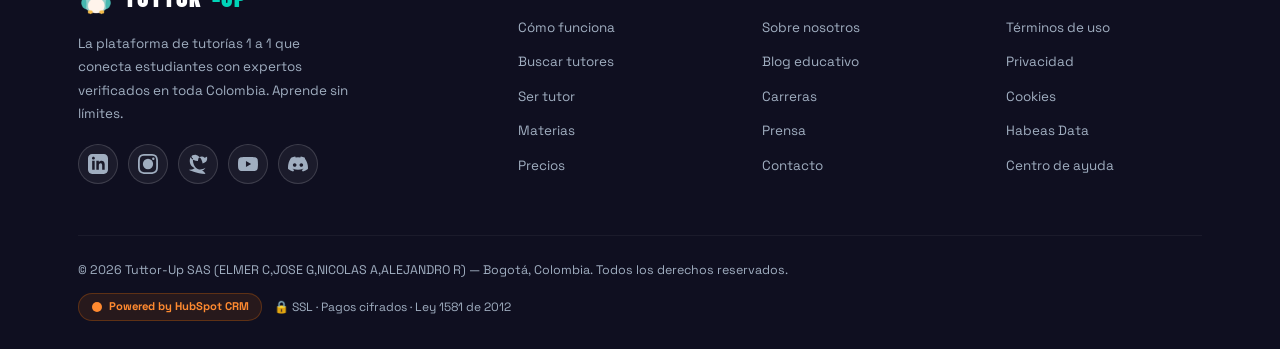
==== commit 304471c1: "cambios33" ====
--- a/index.html
+++ b/index.html
@@ -831,7 +831,6 @@
 }, true);
 </script>
 <!-- Start of HubSpot Embed Code -->
-<script type="text/javascript" id="hs-script-loader" async defer src="//js.hs-scripts.com/51296735.js"></script>
-<!-- End of HubSpot Embed Code -->
+
 </body>
 </html>
--- a/styles/styles.css
+++ b/styles/styles.css
@@ -252,14 +252,14 @@
 }
 .hero-bg-logo {
   position: absolute;
-  top: 10%;
-  right: -60px;
-  width: 520px;
-  height: 520px;
-  background: url('../assets/images/Buho.webp') center/contain no-repeat;
-  opacity: 0.04;
+  width: 400px;
+  height: 400px;
+  right: -100px;
+  top: 50%;
+  transform: translateY(-50%);
+  opacity: 0.05;
+  z-index: -1;
   pointer-events: none;
-  z-index: 0;
 }
 #hero .wrapper { position: relative; z-index: 1; }
 #hero .glow-blob:nth-child(1) {
@@ -901,3 +901,16 @@
   header.nav-open .nav-actions .btn-teal { width: 100%; }
   header.nav-open .nav-actions .btn-outline { display: inline-flex; }
 }
+@media (max-width: 768px) {
+  .glow-blob,
+  .owl-glow-ring,
+  .fc {
+    animation: none !important;
+    transform: none !important;
+  }
+}
+@media (max-width: 768px) {
+  .hero-bg-logo {
+    display: none;
+  }
+}
